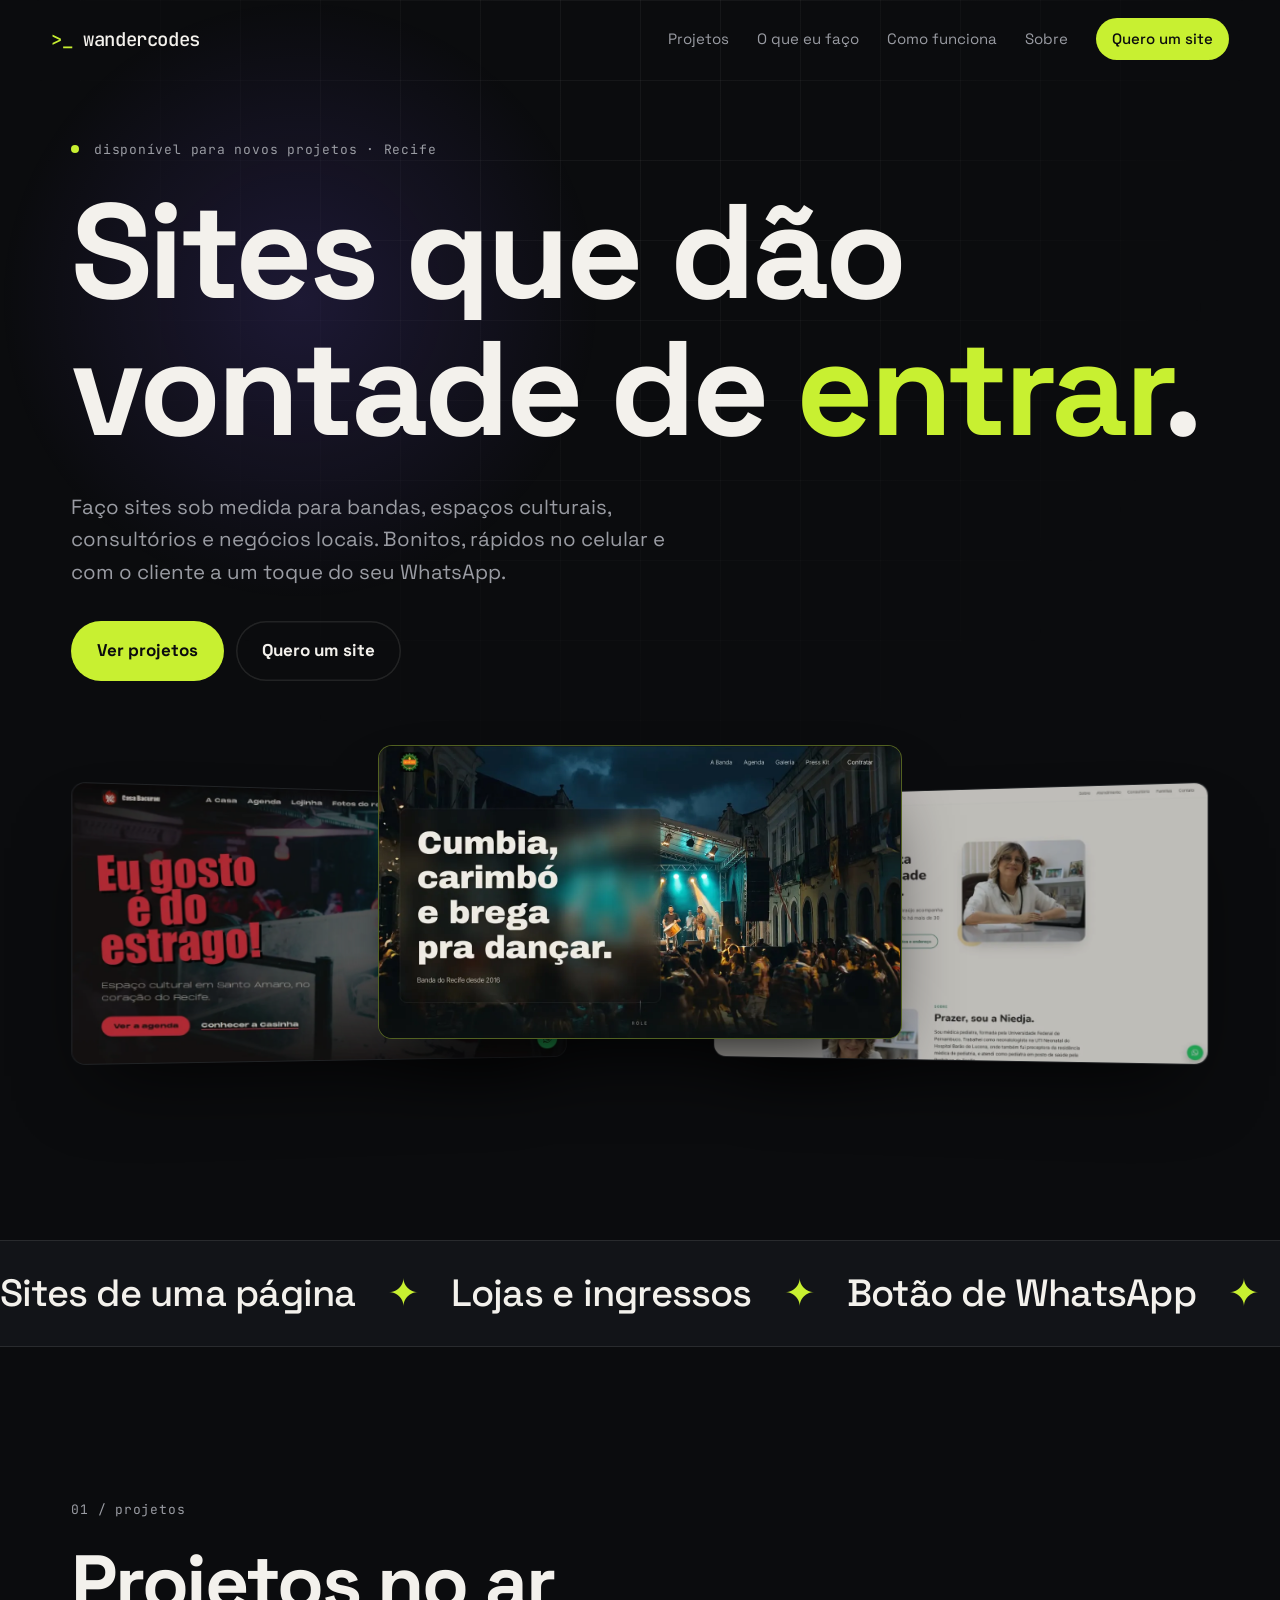
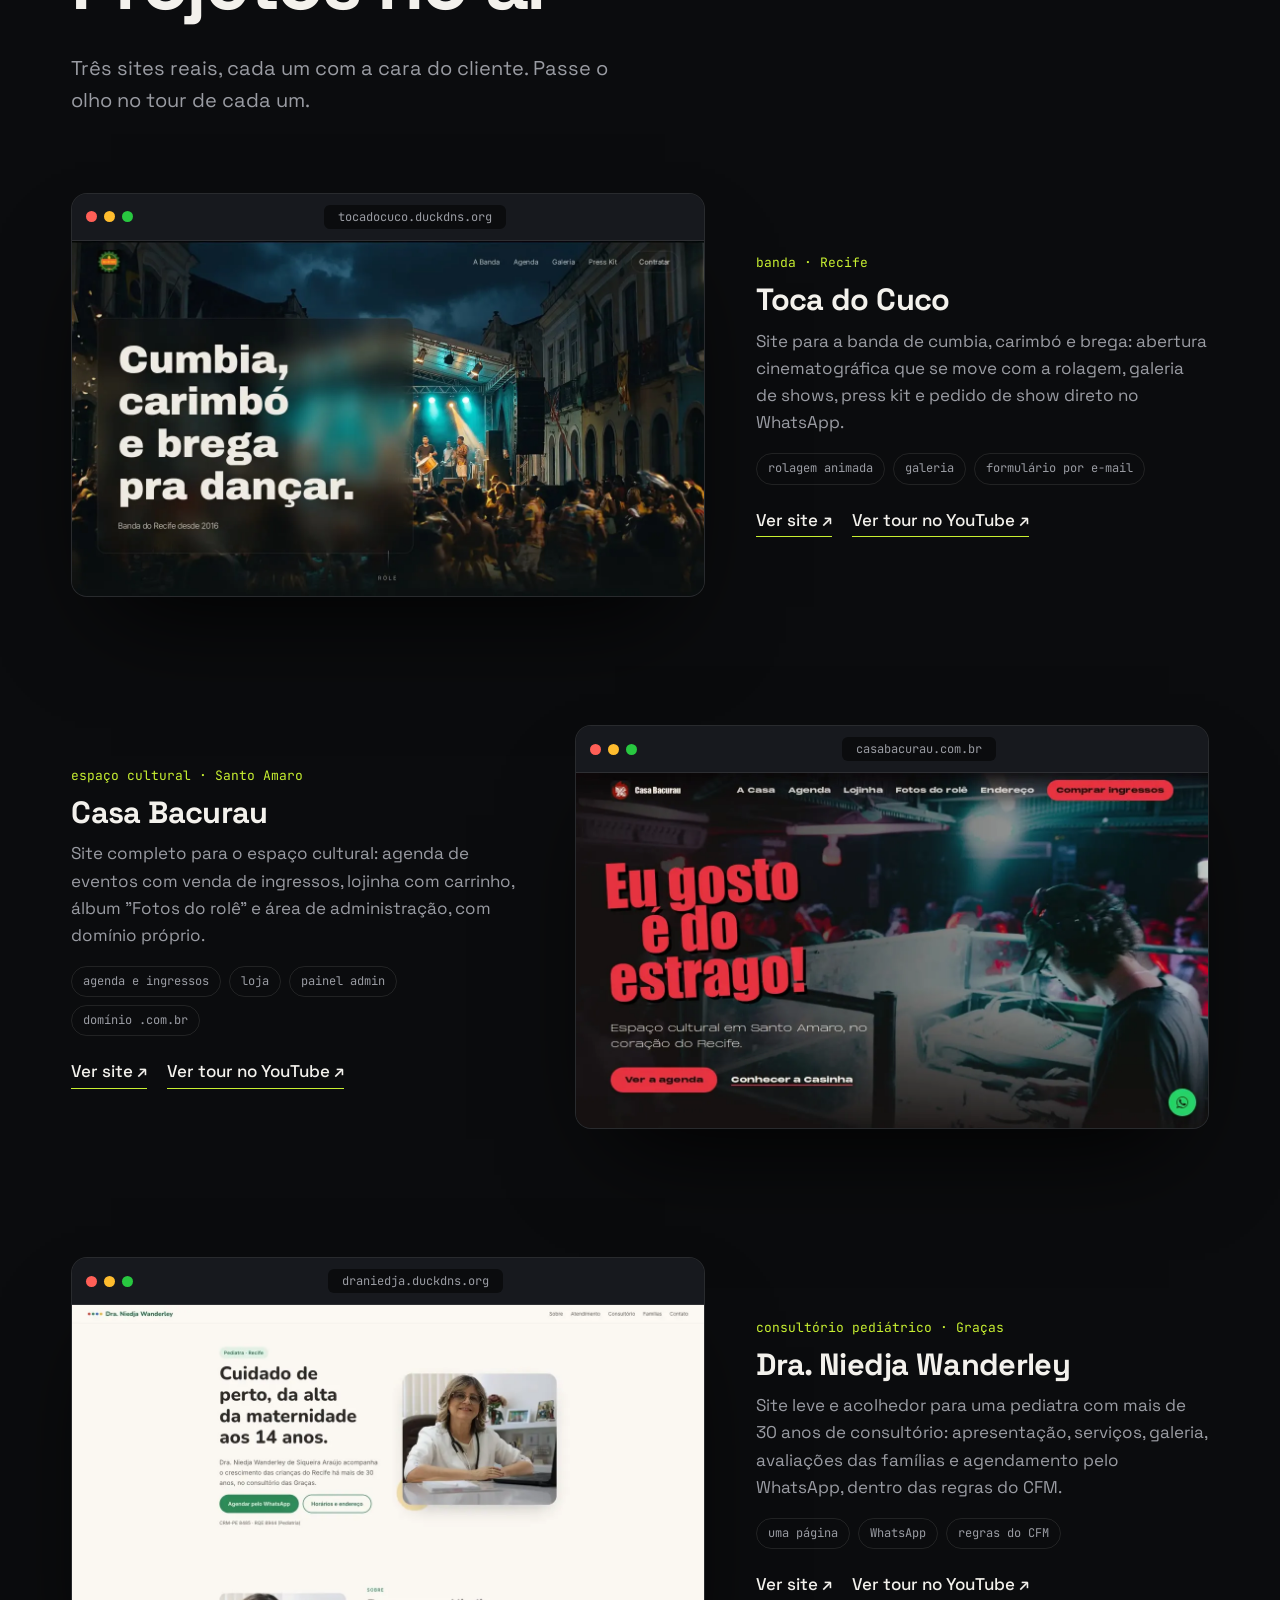
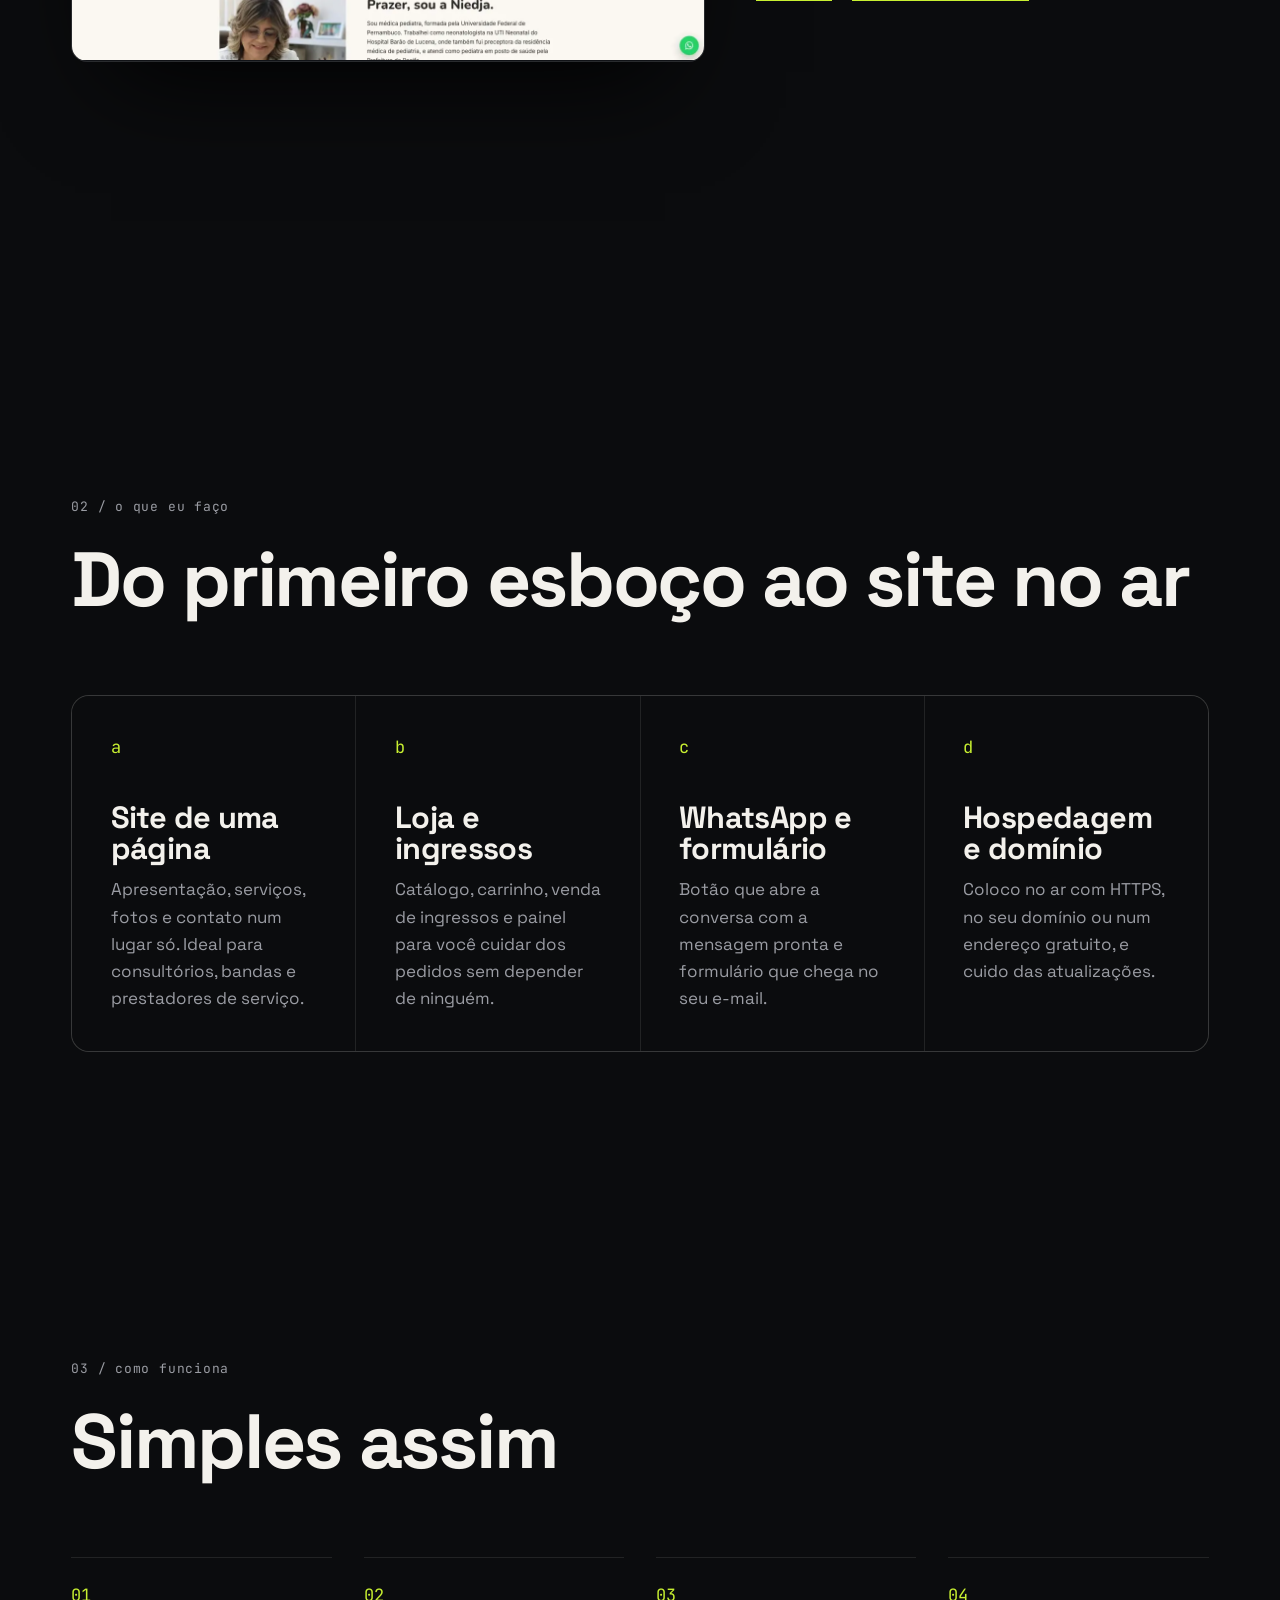
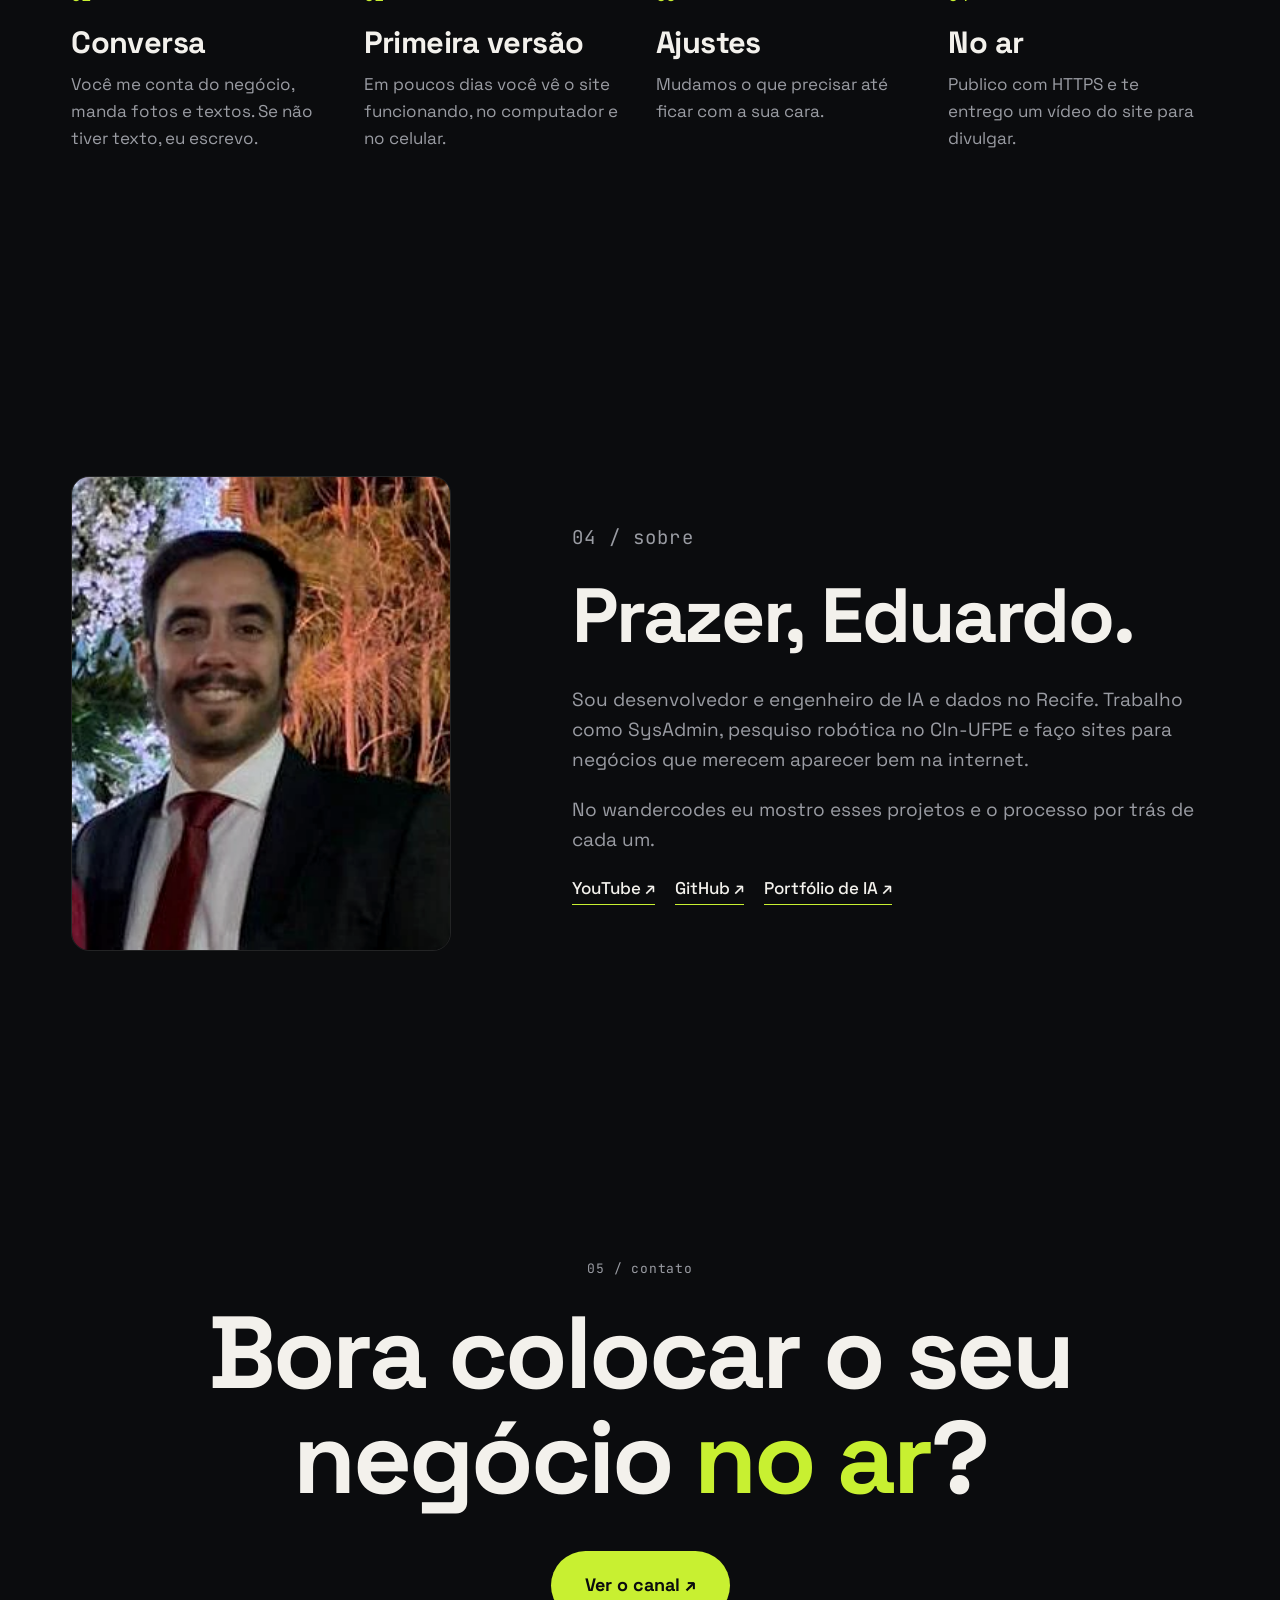
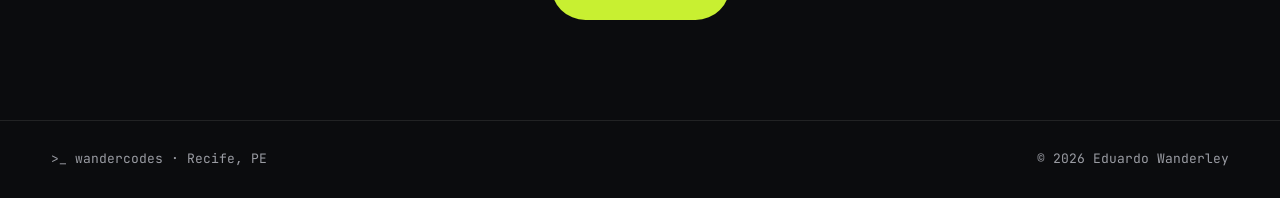
==== site/index.html @ b39c5c39 "wandercodes: primeira versão do site Co-Authored-By: Claude Opus 5.5 <noreply@anthropic.com>" ====
<!doctype html>
<html lang="pt-BR">
<head>
  <meta charset="utf-8">
  <meta name="viewport" content="width=device-width, initial-scale=1">
  <title>wandercodes · Sites que dão vontade de entrar</title>
  <meta name="description" content="Sites sob medida para bandas, espaços culturais, consultórios e negócios locais. Feitos no Recife por Eduardo Wanderley.">
  <meta property="og:title" content="wandercodes · Sites que dão vontade de entrar">
  <meta property="og:description" content="Sites sob medida para negócios locais, com WhatsApp, loja e hospedagem.">
  <meta property="og:image" content="midia/toca.webp">
  <meta name="theme-color" content="#0b0c0e">
  <link rel="preconnect" href="https://fonts.googleapis.com">
  <link rel="preconnect" href="https://fonts.gstatic.com" crossorigin>
  <link href="https://fonts.googleapis.com/css2?family=Space+Grotesk:wght@400;500;700&family=JetBrains+Mono:wght@400;500&display=swap" rel="stylesheet">
  <link rel="stylesheet" href="estilo.css">
</head>
<body>

<div class="luz-mouse" aria-hidden="true"></div>

<header class="topo">
  <a href="#inicio" class="marca"><span class="cursor">&gt;_</span> wandercodes</a>
  <nav class="menu" aria-label="Seções">
    <a href="#projetos">Projetos</a>
    <a href="#servicos">O que eu faço</a>
    <a href="#processo">Como funciona</a>
    <a href="#sobre">Sobre</a>
    <a href="#contato" class="menu-cta">Quero um site</a>
  </nav>
</header>

<main>

  <section id="inicio" class="hero">
    <p class="mono rotulo"><span class="ponto"></span> disponível para novos projetos · Recife</p>
    <h1 class="hero-titulo">
      <span class="linha"><span>Sites que dão</span></span>
      <span class="linha"><span>vontade de <em>entrar</em>.</span></span>
    </h1>
    <p class="hero-sub">Faço sites sob medida para bandas, espaços culturais, consultórios e negócios locais. Bonitos, rápidos no celular e com o cliente a um toque do seu WhatsApp.</p>
    <div class="acoes">
      <a class="botao" href="#projetos">Ver projetos</a>
      <a class="botao botao--linha" href="#contato">Quero um site</a>
    </div>

    <div class="vitrine" aria-hidden="true">
      <div class="tela tela--1"><img src="midia/bacurau.webp" alt=""></div>
      <div class="tela tela--2"><video src="midia/toca.mp4" poster="midia/toca.webp" muted loop playsinline autoplay></video></div>
      <div class="tela tela--3"><img src="midia/niedja.webp" alt=""></div>
    </div>
  </section>

  <div class="faixa" aria-hidden="true">
    <div class="faixa-trilho">
      <span>Sites de uma página</span><i>✦</i><span>Lojas e ingressos</span><i>✦</i><span>Botão de WhatsApp</span><i>✦</i><span>Hospedagem e HTTPS</span><i>✦</i><span>Feito para celular</span><i>✦</i>
      <span>Sites de uma página</span><i>✦</i><span>Lojas e ingressos</span><i>✦</i><span>Botão de WhatsApp</span><i>✦</i><span>Hospedagem e HTTPS</span><i>✦</i><span>Feito para celular</span><i>✦</i>
    </div>
  </div>

  <section id="projetos" class="secao">
    <div class="cabeca">
      <p class="mono rotulo">01 / projetos</p>
      <h2>Projetos no ar</h2>
      <p class="intro">Três sites reais, cada um com a cara do cliente. Passe o olho no tour de cada um.</p>
    </div>

    <article class="case revelar">
      <div class="case-tela">
        <div class="barra"><i></i><i></i><i></i><span>tocadocuco.duckdns.org</span></div>
        <video data-src="midia/toca.mp4" poster="midia/toca.webp" muted loop playsinline preload="none"></video>
      </div>
      <div class="case-texto">
        <p class="mono tag">banda · Recife</p>
        <h3>Toca do Cuco</h3>
        <p>Site para a banda de cumbia, carimbó e brega: abertura cinematográfica que se move com a rolagem, galeria de shows, press kit e pedido de show direto no WhatsApp.</p>
        <ul class="feitos mono"><li>rolagem animada</li><li>galeria</li><li>formulário por e-mail</li></ul>
        <div class="links">
          <a href="https://tocadocuco.duckdns.org" target="_blank" rel="noopener">Ver site ↗</a>
          <a href="https://www.youtube.com/@wandercodes" target="_blank" rel="noopener">Ver tour no YouTube ↗</a>
        </div>
      </div>
    </article>

    <article class="case case--inverso revelar">
      <div class="case-tela">
        <div class="barra"><i></i><i></i><i></i><span>casabacurau.com.br</span></div>
        <video data-src="midia/bacurau.mp4" poster="midia/bacurau.webp" muted loop playsinline preload="none"></video>
      </div>
      <div class="case-texto">
        <p class="mono tag">espaço cultural · Santo Amaro</p>
        <h3>Casa Bacurau</h3>
        <p>Site completo para o espaço cultural: agenda de eventos com venda de ingressos, lojinha com carrinho, álbum "Fotos do rolê" e área de administração, com domínio próprio.</p>
        <ul class="feitos mono"><li>agenda e ingressos</li><li>loja</li><li>painel admin</li><li>domínio .com.br</li></ul>
        <div class="links">
          <a href="https://casabacurau.com.br" target="_blank" rel="noopener">Ver site ↗</a>
          <a href="https://www.youtube.com/watch?v=d-goyrjrlYI" target="_blank" rel="noopener">Ver tour no YouTube ↗</a>
        </div>
      </div>
    </article>

    <article class="case revelar">
      <div class="case-tela">
        <div class="barra"><i></i><i></i><i></i><span>draniedja.duckdns.org</span></div>
        <video data-src="midia/niedja.mp4" poster="midia/niedja.webp" muted loop playsinline preload="none"></video>
      </div>
      <div class="case-texto">
        <p class="mono tag">consultório pediátrico · Graças</p>
        <h3>Dra. Niedja Wanderley</h3>
        <p>Site leve e acolhedor para uma pediatra com mais de 30 anos de consultório: apresentação, serviços, galeria, avaliações das famílias e agendamento pelo WhatsApp, dentro das regras do CFM.</p>
        <ul class="feitos mono"><li>uma página</li><li>WhatsApp</li><li>regras do CFM</li></ul>
        <div class="links">
          <a href="https://draniedja.duckdns.org" target="_blank" rel="noopener">Ver site ↗</a>
          <a href="https://www.youtube.com/@wandercodes" target="_blank" rel="noopener">Ver tour no YouTube ↗</a>
        </div>
      </div>
    </article>
  </section>

  <section id="servicos" class="secao">
    <div class="cabeca">
      <p class="mono rotulo">02 / o que eu faço</p>
      <h2>Do primeiro esboço ao site no ar</h2>
    </div>
    <div class="grade">
      <article class="bloco revelar"><span class="mono num">a</span><h3>Site de uma página</h3><p>Apresentação, serviços, fotos e contato num lugar só. Ideal para consultórios, bandas e prestadores de serviço.</p></article>
      <article class="bloco revelar"><span class="mono num">b</span><h3>Loja e ingressos</h3><p>Catálogo, carrinho, venda de ingressos e painel para você cuidar dos pedidos sem depender de ninguém.</p></article>
      <article class="bloco revelar"><span class="mono num">c</span><h3>WhatsApp e formulário</h3><p>Botão que abre a conversa com a mensagem pronta e formulário que chega no seu e-mail.</p></article>
      <article class="bloco revelar"><span class="mono num">d</span><h3>Hospedagem e domínio</h3><p>Coloco no ar com HTTPS, no seu domínio ou num endereço gratuito, e cuido das atualizações.</p></article>
    </div>
  </section>

  <section id="processo" class="secao">
    <div class="cabeca">
      <p class="mono rotulo">03 / como funciona</p>
      <h2>Simples assim</h2>
    </div>
    <ol class="passos">
      <li class="revelar"><span class="mono">01</span><h3>Conversa</h3><p>Você me conta do negócio, manda fotos e textos. Se não tiver texto, eu escrevo.</p></li>
      <li class="revelar"><span class="mono">02</span><h3>Primeira versão</h3><p>Em poucos dias você vê o site funcionando, no computador e no celular.</p></li>
      <li class="revelar"><span class="mono">03</span><h3>Ajustes</h3><p>Mudamos o que precisar até ficar com a sua cara.</p></li>
      <li class="revelar"><span class="mono">04</span><h3>No ar</h3><p>Publico com HTTPS e te entrego um vídeo do site para divulgar.</p></li>
    </ol>
  </section>

  <section id="sobre" class="secao sobre">
    <div class="sobre-foto revelar"><img src="midia/eduardo.webp" alt="Eduardo Wanderley" width="258" height="322" loading="lazy"></div>
    <div class="revelar">
      <p class="mono rotulo">04 / sobre</p>
      <h2>Prazer, Eduardo.</h2>
      <p>Sou desenvolvedor e engenheiro de IA e dados no Recife. Trabalho como SysAdmin, pesquiso robótica no CIn-UFPE e faço sites para negócios que merecem aparecer bem na internet.</p>
      <p>No wandercodes eu mostro esses projetos e o processo por trás de cada um.</p>
      <div class="links">
        <a href="https://www.youtube.com/@wandercodes" target="_blank" rel="noopener">YouTube ↗</a>
        <a href="https://github.com/eduardowanderleyde" target="_blank" rel="noopener">GitHub ↗</a>
        <a href="https://eduardowanderleyde.github.io/portfolio/" target="_blank" rel="noopener">Portfólio de IA ↗</a>
      </div>
    </div>
  </section>

  <section id="contato" class="secao contato">
    <p class="mono rotulo">05 / contato</p>
    <h2 class="contato-titulo">Bora colocar o seu<br>negócio <em>no ar</em>?</h2>
    <div class="acoes">
      <a class="botao botao--grande whats-link" href="#" target="_blank" rel="noopener" hidden>Chamar no WhatsApp</a>
      <a class="botao botao--linha botao--grande email-link" href="#" hidden>Mandar e-mail</a>
      <a class="botao botao--grande" href="https://www.youtube.com/@wandercodes" target="_blank" rel="noopener">Ver o canal ↗</a>
    </div>
  </section>

</main>

<footer class="rodape mono">
  <span>&gt;_ wandercodes · Recife, PE</span>
  <span>© <span data-ano></span> Eduardo Wanderley</span>
</footer>

<script src="config.js"></script>
<script src="app.js"></script>
</body>
</html>
---- site/estilo.css ----
:root {
  --fundo: #0b0c0e;
  --fundo-2: #121418;
  --texto: #f3f1ec;
  --suave: #9a9ca3;
  --acento: #c8f031;
  --acento-2: #7c5cff;
  --linha: rgb(243 241 236 / .1);
  --largura: 1240px;
  --gutter: clamp(18px, 4vw, 56px);
  --ease: cubic-bezier(.2, .7, .1, 1);
}
*, *::before, *::after { box-sizing: border-box; }
html { scroll-behavior: smooth; scroll-padding-top: 80px; }
body { margin: 0; background: var(--fundo); color: var(--texto); font: 400 17px/1.6 "Space Grotesk", system-ui, sans-serif; -webkit-font-smoothing: antialiased; overflow-x: clip; }
img, video { display: block; max-width: 100%; }
a { color: inherit; }
h1, h2, h3 { margin: 0 0 .4em; font-weight: 700; line-height: 1.02; letter-spacing: -.03em; }
h2 { font-size: clamp(40px, 6vw, 84px); }
h3 { font-size: clamp(24px, 2.4vw, 34px); letter-spacing: -.02em; }
p { margin: 0 0 1em; color: var(--suave); }
em { font-style: normal; color: var(--acento); }
.mono { font-family: "JetBrains Mono", ui-monospace, monospace; }
.rotulo { font-size: 13px; letter-spacing: .06em; color: var(--suave); margin-bottom: 22px; }

/* Grão e luz do mouse */
body::before { content: ""; position: fixed; inset: 0; z-index: 0; pointer-events: none; background-image: linear-gradient(var(--linha) 1px, transparent 1px), linear-gradient(90deg, var(--linha) 1px, transparent 1px); background-size: 80px 80px; mask-image: radial-gradient(ellipse at 50% 0%, #000 10%, transparent 70%); opacity: .5; }
.luz-mouse { position: fixed; top: 0; left: 0; width: 600px; height: 600px; border-radius: 50%; pointer-events: none; z-index: 0; background: radial-gradient(closest-side, rgb(124 92 255 / .16), transparent); transition: transform .25s linear; }
main, .topo, .rodape { position: relative; z-index: 1; }

/* Topo */
.topo { position: fixed; inset: 0 0 auto; z-index: 30; display: flex; align-items: center; justify-content: space-between; padding: 18px var(--gutter); transition: background .3s, backdrop-filter .3s; }
.topo.rolou { background: rgb(11 12 14 / .7); backdrop-filter: blur(14px); -webkit-backdrop-filter: blur(14px); border-bottom: 1px solid var(--linha); }
.marca { font: 500 19px "JetBrains Mono", monospace; text-decoration: none; letter-spacing: -.02em; }
.cursor { color: var(--acento); animation: pisca 1.1s steps(1) infinite; }
@keyframes pisca { 50% { opacity: .2; } }
.menu { display: flex; gap: 28px; align-items: center; font-size: 15px; }
.menu a { text-decoration: none; color: var(--suave); transition: color .2s; }
.menu a:hover { color: var(--texto); }
.menu-cta { color: var(--fundo) !important; background: var(--acento); padding: 9px 16px; border-radius: 999px; font-weight: 500; }
@media (max-width: 860px) { .menu a:not(.menu-cta) { display: none; } }

/* Hero */
.hero { min-height: 100svh; max-width: var(--largura); margin: 0 auto; padding: 140px var(--gutter) 60px; display: grid; align-content: center; }
.ponto { display: inline-block; width: 8px; height: 8px; border-radius: 50%; background: var(--acento); margin-right: 6px; box-shadow: 0 0 0 0 rgb(200 240 49 / .6); animation: pulso 2s infinite; vertical-align: 1px; }
@keyframes pulso { 70% { box-shadow: 0 0 0 10px rgb(200 240 49 / 0); } 100% { box-shadow: 0 0 0 0 rgb(200 240 49 / 0); } }
.hero-titulo { font-size: clamp(52px, 10.5vw, 156px); margin-bottom: .25em; }
.linha { display: block; overflow: hidden; }
.linha > span { display: inline-block; animation: sobe 1.1s var(--ease) both; }
.linha:nth-child(2) > span { animation-delay: .12s; }
@keyframes sobe { from { transform: translateY(105%); } }
.hero-sub { font-size: clamp(18px, 1.6vw, 22px); max-width: 620px; animation: aparece 1s .4s var(--ease) both; }
@keyframes aparece { from { opacity: 0; transform: translateY(20px); } }
.acoes { display: flex; flex-wrap: wrap; gap: 12px; margin-top: 12px; }
.botao { display: inline-flex; align-items: center; justify-content: center; padding: 16px 26px; border-radius: 999px; background: var(--acento); color: var(--fundo); font-weight: 700; text-decoration: none; transition: transform .3s var(--ease), box-shadow .3s; }
.botao:hover { transform: translateY(-2px); box-shadow: 0 12px 30px -10px rgb(200 240 49 / .5); }
.botao--linha { background: transparent; color: var(--texto); box-shadow: inset 0 0 0 1.5px var(--linha); }
.botao--linha:hover { box-shadow: inset 0 0 0 1.5px var(--texto); }
.botao--grande { padding: 20px 34px; font-size: 18px; }
.botao[hidden] { display: none; }

/* Vitrine com 3 telas */
.vitrine { --rx: 0deg; --ry: 0deg; position: relative; height: clamp(220px, 34vw, 440px); margin-top: 64px; perspective: 1400px; animation: aparece 1.2s .6s var(--ease) both; }
.tela { position: absolute; top: 0; width: 46%; aspect-ratio: 16 / 9; border-radius: 14px; overflow: hidden; border: 1px solid var(--linha); box-shadow: 0 40px 80px -30px #000; background: var(--fundo-2); transition: transform .6s var(--ease); }
.tela img, .tela video { width: 100%; height: 100%; object-fit: cover; }
.tela--1 { left: 0; transform: rotateX(var(--rx)) rotateY(calc(var(--ry) + 14deg)) translateZ(-120px) translateY(30px); opacity: .75; }
.tela--3 { right: 0; transform: rotateX(var(--rx)) rotateY(calc(var(--ry) - 14deg)) translateZ(-120px) translateY(30px); opacity: .75; }
.tela--2 { left: 27%; z-index: 2; transform: rotateX(var(--rx)) rotateY(var(--ry)); border-color: rgb(200 240 49 / .35); }
@media (max-width: 700px) { .tela { width: 70%; } .tela--2 { left: 15%; } .tela--1 { left: -10%; } .tela--3 { right: -10%; } }

/* Faixa */
.faixa { border-block: 1px solid var(--linha); overflow: hidden; padding: 22px 0; background: var(--fundo-2); }
.faixa-trilho { display: flex; gap: 32px; width: max-content; animation: corre 32s linear infinite; font-size: clamp(22px, 3vw, 38px); font-weight: 500; letter-spacing: -.02em; white-space: nowrap; }
.faixa i { color: var(--acento); font-style: normal; }
@keyframes corre { to { transform: translateX(-50%); } }

/* Seções */
.secao { max-width: var(--largura); margin: 0 auto; padding: clamp(80px, 12vw, 160px) var(--gutter); }
.cabeca { margin-bottom: clamp(40px, 6vw, 80px); }
.intro { font-size: 20px; max-width: 560px; }

/* Cases */
.case { display: grid; grid-template-columns: 1.4fr 1fr; gap: clamp(28px, 4vw, 64px); align-items: center; margin-bottom: clamp(80px, 10vw, 140px); }
.case--inverso { grid-template-columns: 1fr 1.4fr; }
.case--inverso .case-tela { order: 2; }
.case-tela { border-radius: 16px; overflow: hidden; border: 1px solid var(--linha); background: var(--fundo-2); box-shadow: 0 50px 100px -40px #000; transition: transform .6s var(--ease), border-color .4s; }
.case:hover .case-tela { transform: translateY(-6px); border-color: rgb(200 240 49 / .4); }
.barra { display: flex; align-items: center; gap: 7px; padding: 11px 14px; border-bottom: 1px solid var(--linha); background: #17191e; }
.barra i { width: 11px; height: 11px; border-radius: 50%; background: #ff5f57; }
.barra i:nth-child(2) { background: #febc2e; }
.barra i:nth-child(3) { background: #28c840; }
.barra span { margin: 0 auto; font: 12px "JetBrains Mono", monospace; color: var(--suave); background: var(--fundo); padding: 4px 14px; border-radius: 6px; }
.case-tela video { width: 100%; aspect-ratio: 16 / 9; object-fit: cover; background: var(--fundo-2); }
.tag { font-size: 13px; color: var(--acento); margin-bottom: 10px; }
.feitos { list-style: none; padding: 0; margin: 0 0 22px; display: flex; flex-wrap: wrap; gap: 8px; font-size: 12px; }
.feitos li { border: 1px solid var(--linha); border-radius: 999px; padding: 5px 11px; color: var(--suave); }
.links { display: flex; flex-wrap: wrap; gap: 20px; }
.links a { font-weight: 500; text-decoration: none; border-bottom: 1.5px solid var(--acento); padding-bottom: 2px; transition: color .2s; }
.links a:hover { color: var(--acento); }
@media (max-width: 900px) { .case, .case--inverso { grid-template-columns: 1fr; } .case--inverso .case-tela { order: 0; } }

/* Serviços */
.grade { display: grid; grid-template-columns: repeat(auto-fit, minmax(250px, 1fr)); gap: 1px; background: var(--linha); border: 1px solid var(--linha); border-radius: 18px; overflow: hidden; }
.bloco { background: var(--fundo); padding: clamp(26px, 3vw, 40px); transition: background .4s; }
.bloco:hover { background: var(--fundo-2); }
.bloco .num { display: block; color: var(--acento); margin-bottom: 40px; }
.bloco p { margin: 0; }

/* Processo */
.passos { list-style: none; padding: 0; margin: 0; display: grid; grid-template-columns: repeat(auto-fit, minmax(220px, 1fr)); gap: 32px; counter-reset: p; }
.passos li { border-top: 1.5px solid var(--linha); padding-top: 24px; transition: border-color .4s; }
.passos li:hover { border-color: var(--acento); }
.passos li > span { color: var(--acento); display: block; margin-bottom: 18px; }

/* Sobre */
.sobre { display: grid; grid-template-columns: .8fr 1.2fr; gap: clamp(32px, 6vw, 90px); align-items: center; }
.sobre-foto { max-width: 380px; }
.sobre-foto img { border-radius: 18px; width: 100%; height: auto; aspect-ratio: 4 / 5; object-fit: cover; filter: grayscale(.2) contrast(1.05); border: 1px solid var(--linha); }
.sobre p { font-size: 19px; }
@media (max-width: 860px) { .sobre { grid-template-columns: 1fr; } .sobre-foto { max-width: 360px; } }

/* Contato */
.contato { text-align: center; padding-bottom: 100px; }
.contato .acoes { justify-content: center; margin-top: 40px; }
.contato-titulo { font-size: clamp(44px, 8vw, 120px); }

.rodape { display: flex; flex-wrap: wrap; justify-content: space-between; gap: 12px; padding: 28px var(--gutter); border-top: 1px solid var(--linha); font-size: 13px; color: var(--suave); }

/* Revelar */
.revelar { opacity: 0; transform: translateY(50px); transition: opacity 1s var(--ease), transform 1.1s var(--ease); }
.revelar.visto { opacity: 1; transform: none; }

@media (prefers-reduced-motion: reduce) {
  *, *::before, *::after { animation: none !important; transition: none !important; }
  .revelar { opacity: 1; transform: none; }
}
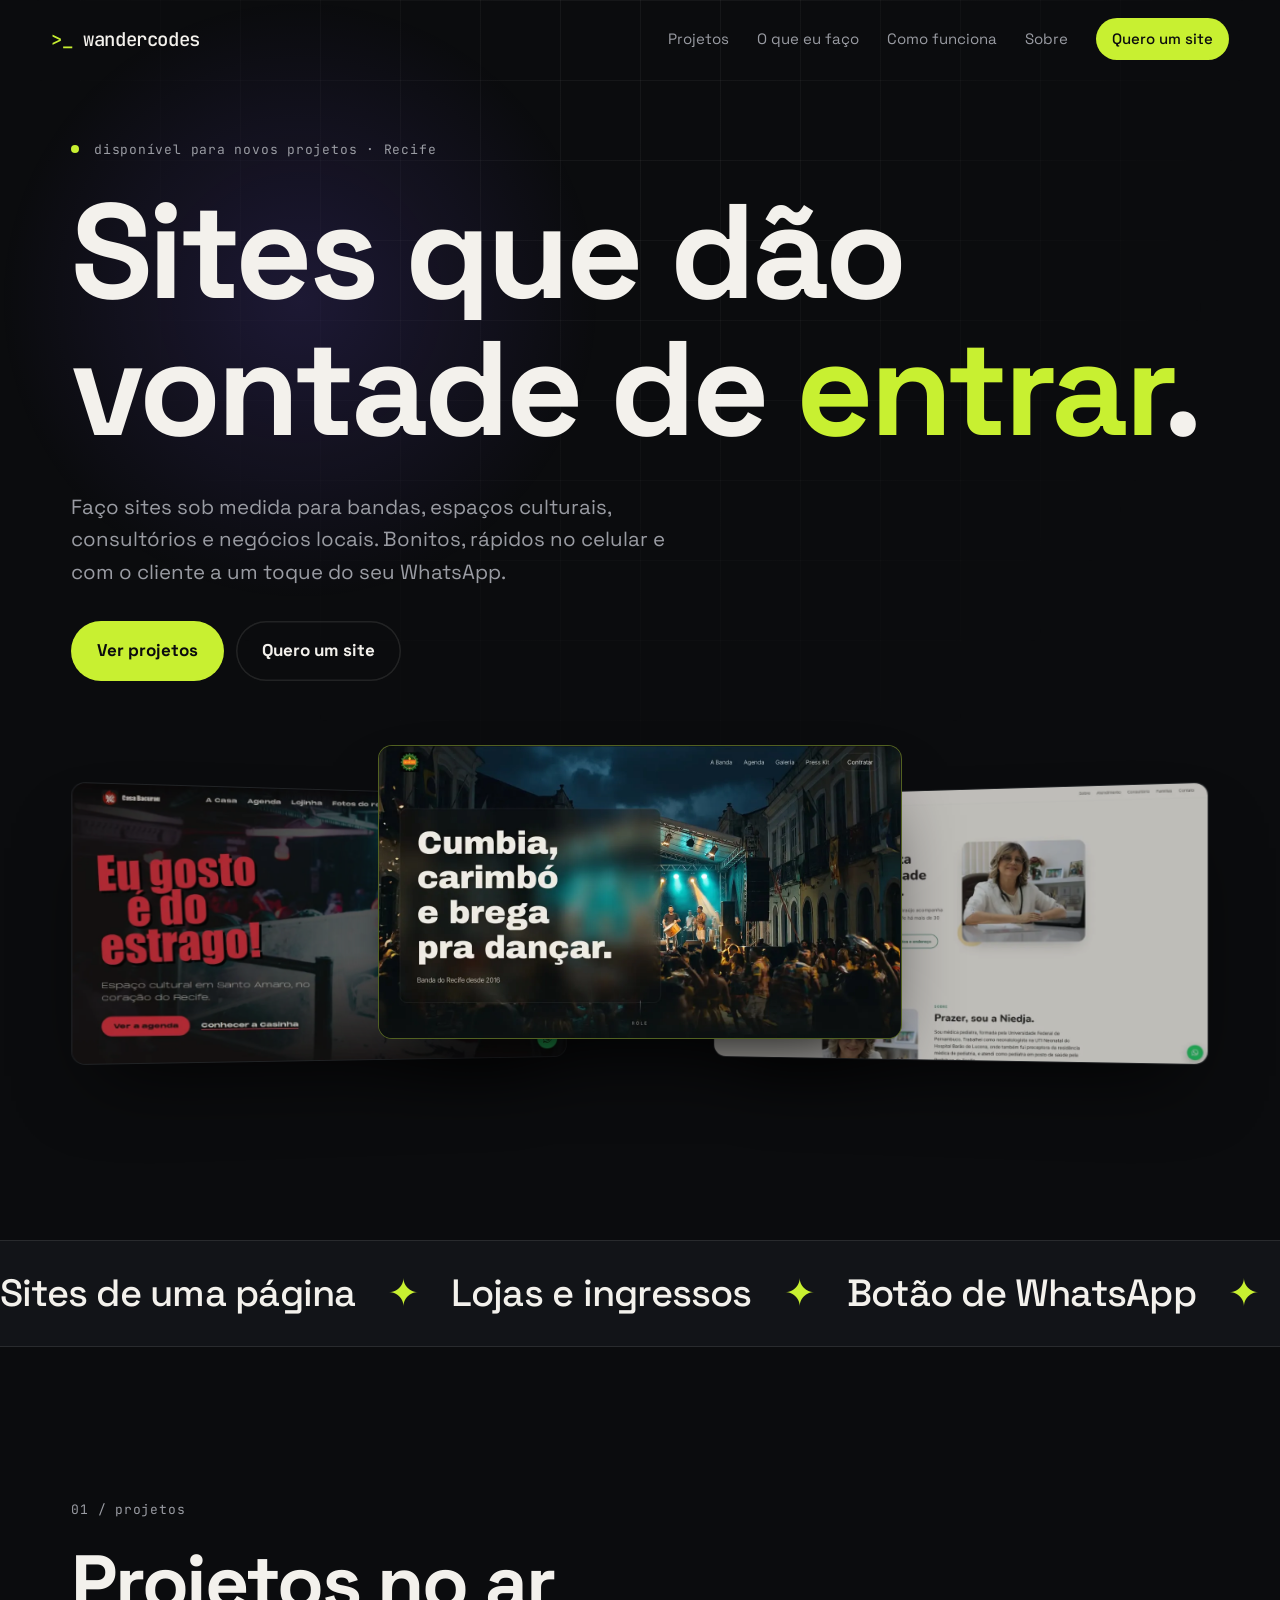
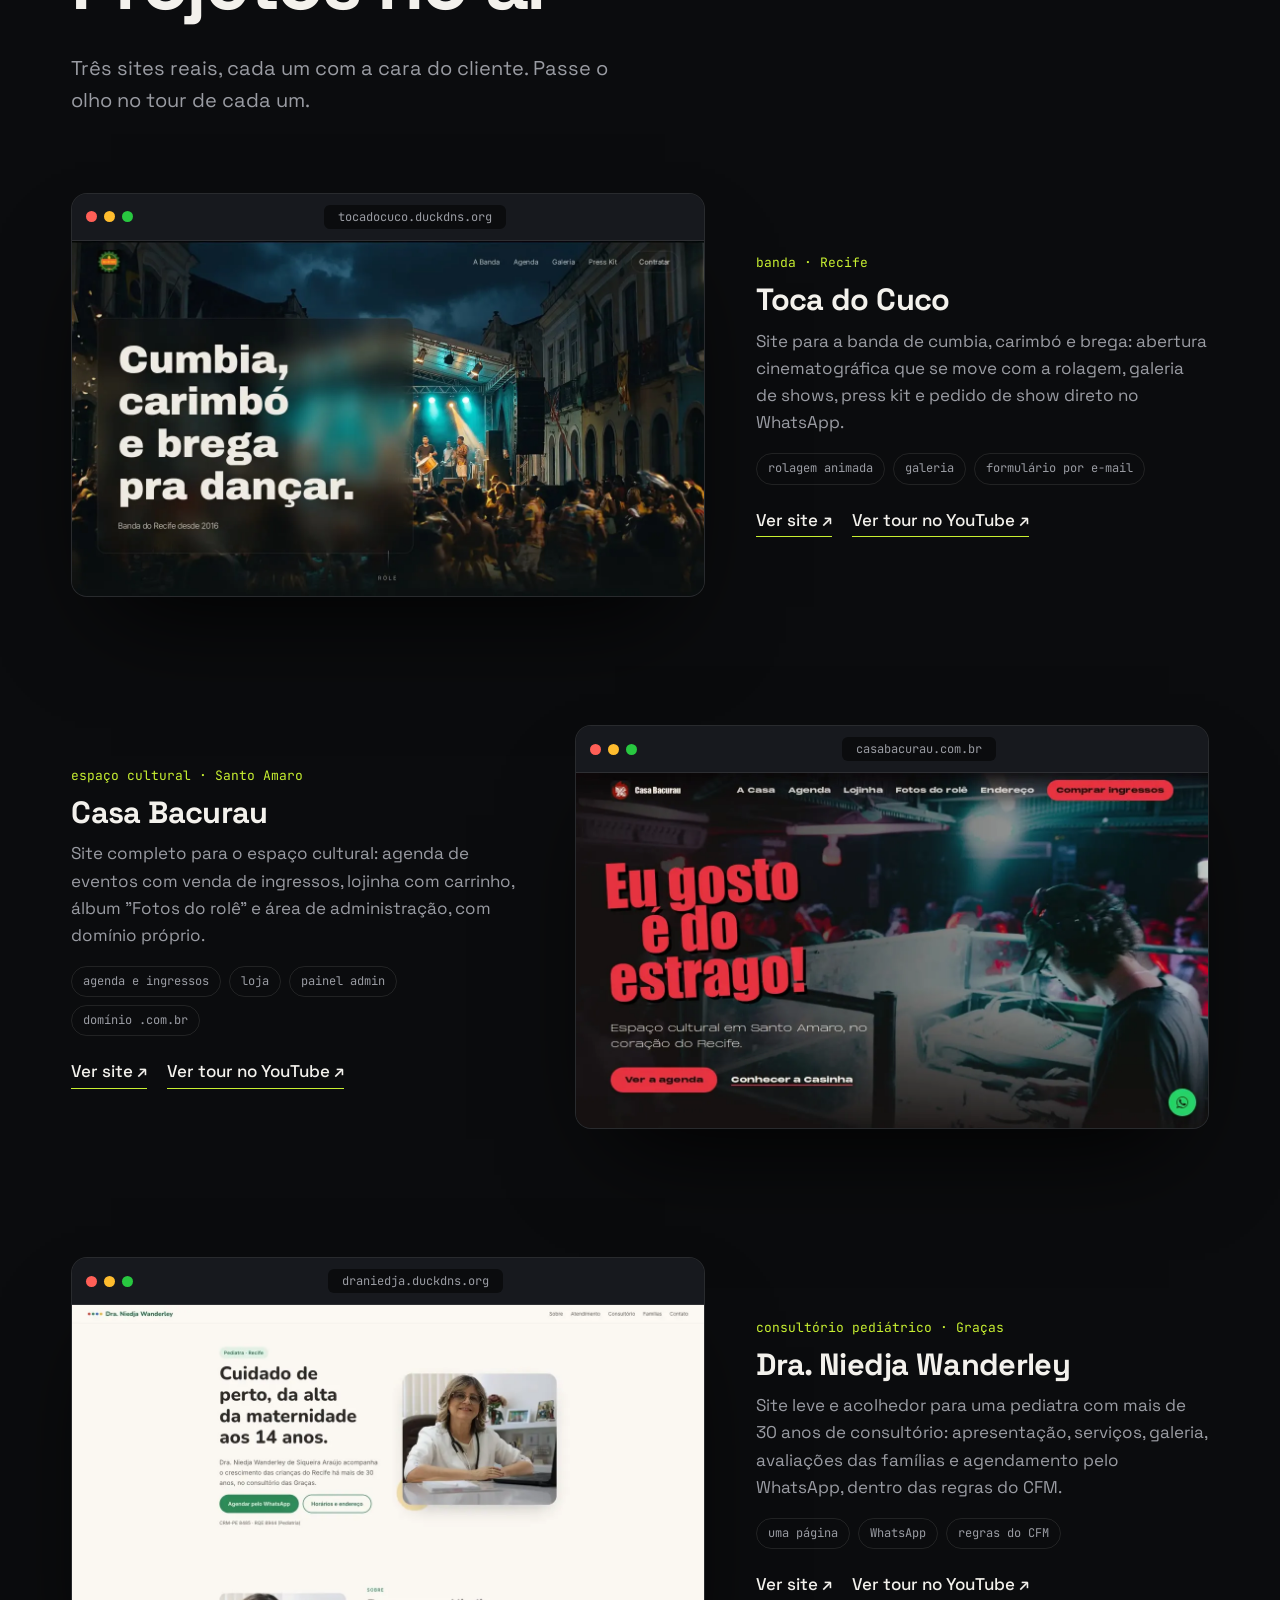
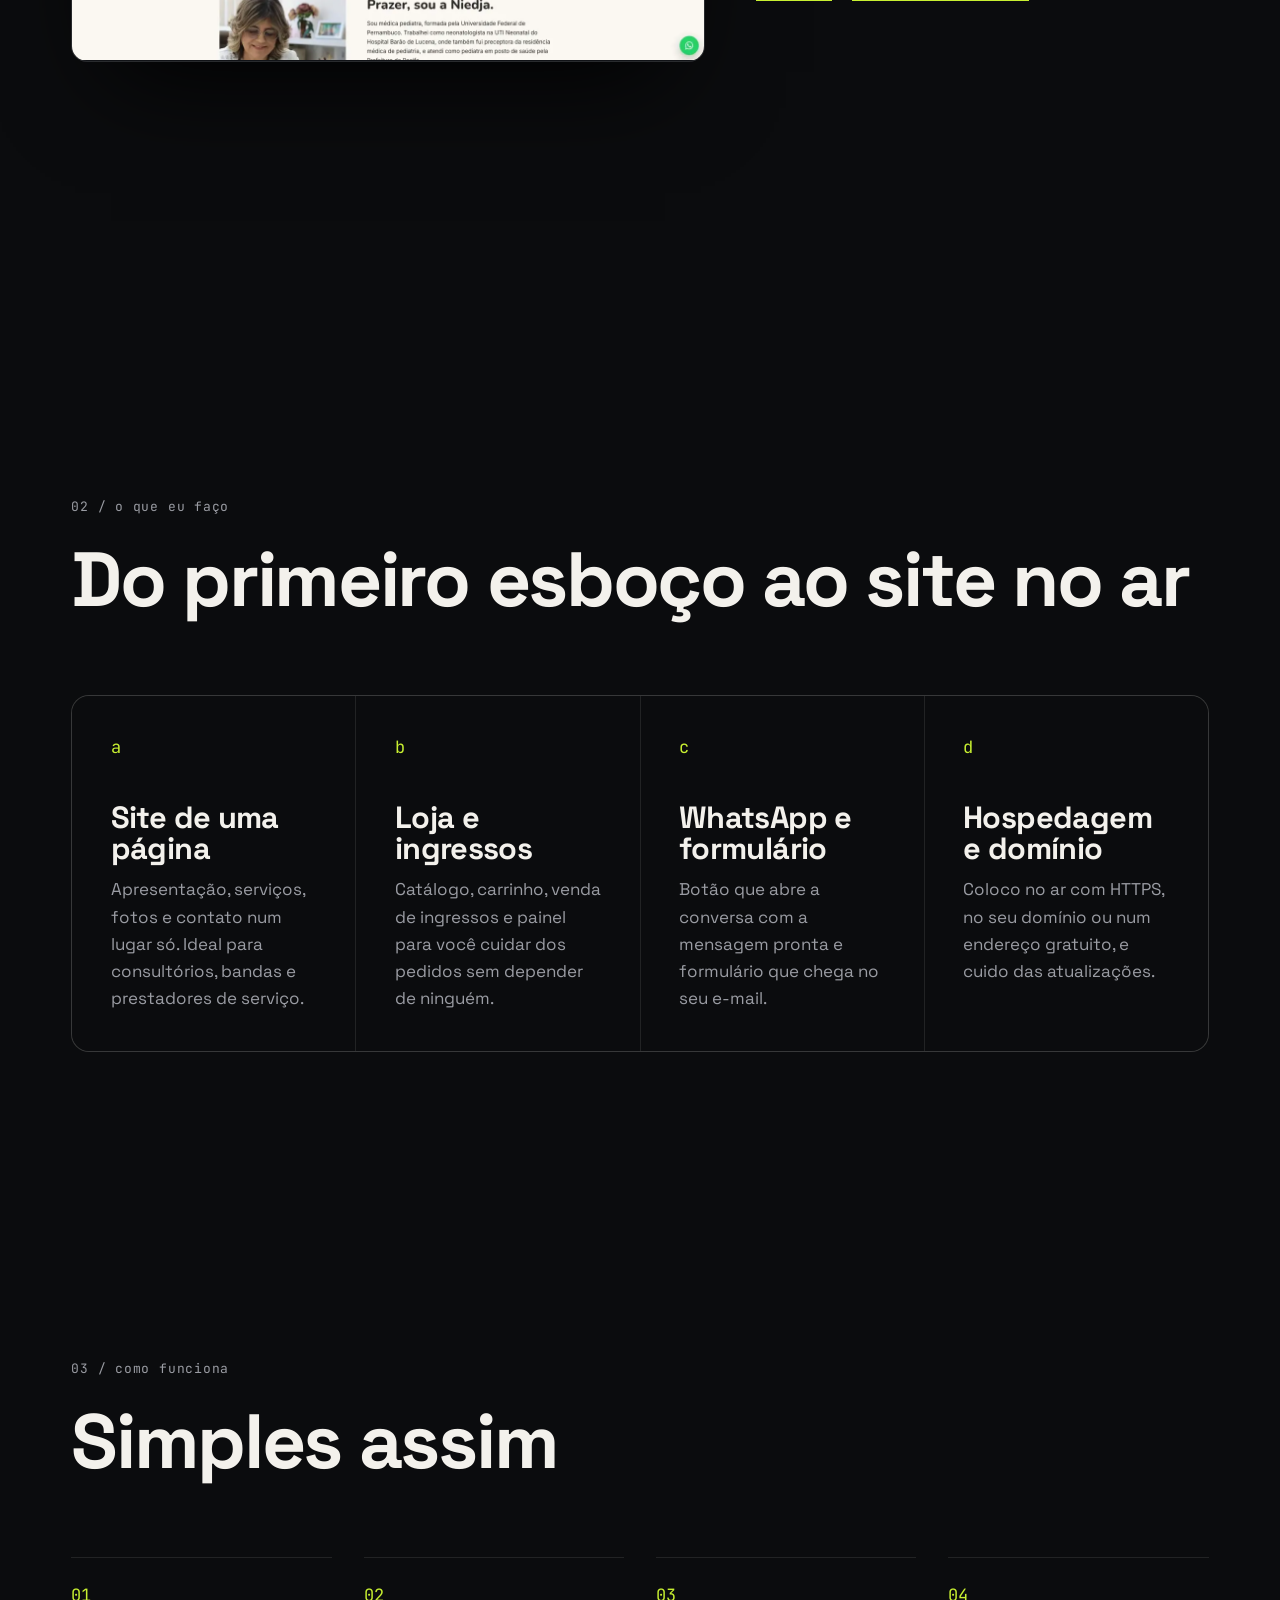
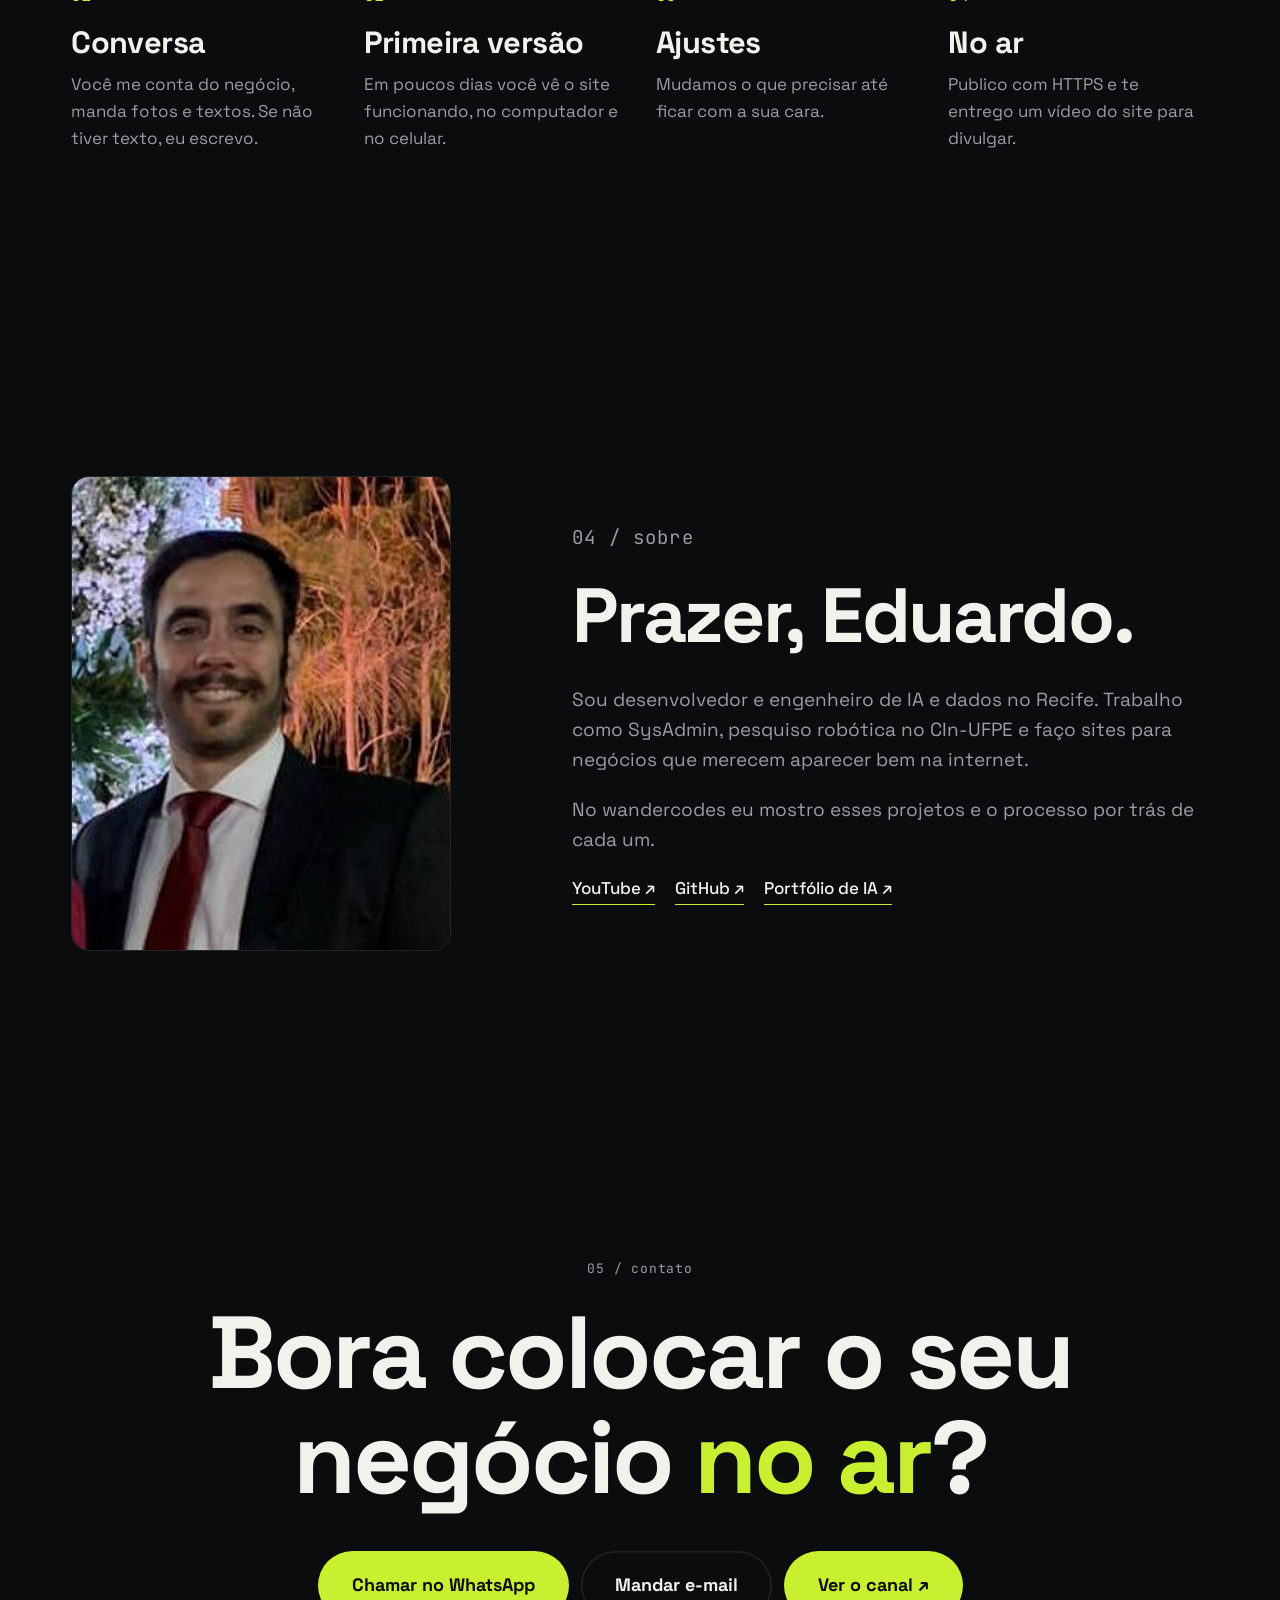
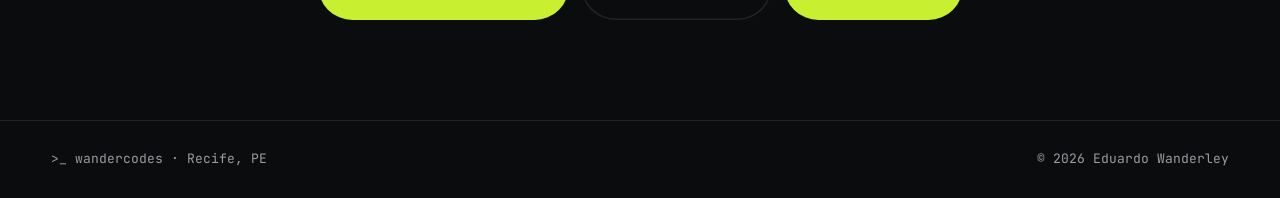
==== commit b29e62d0: "Link do tour da Toca do Cuco no YouTube Co-Authored-By: Claude Opus 5.5 <noreply@anthropic.com>" ====
--- a/site/index.html
+++ b/site/index.html
@@ -76,7 +76,7 @@
         <ul class="feitos mono"><li>rolagem animada</li><li>galeria</li><li>formulário por e-mail</li></ul>
         <div class="links">
           <a href="https://tocadocuco.duckdns.org" target="_blank" rel="noopener">Ver site ↗</a>
-          <a href="https://www.youtube.com/@wandercodes" target="_blank" rel="noopener">Ver tour no YouTube ↗</a>
+          <a href="https://www.youtube.com/watch?v=PF5lrPWg60A" target="_blank" rel="noopener">Ver tour no YouTube ↗</a>
         </div>
       </div>
     </article>
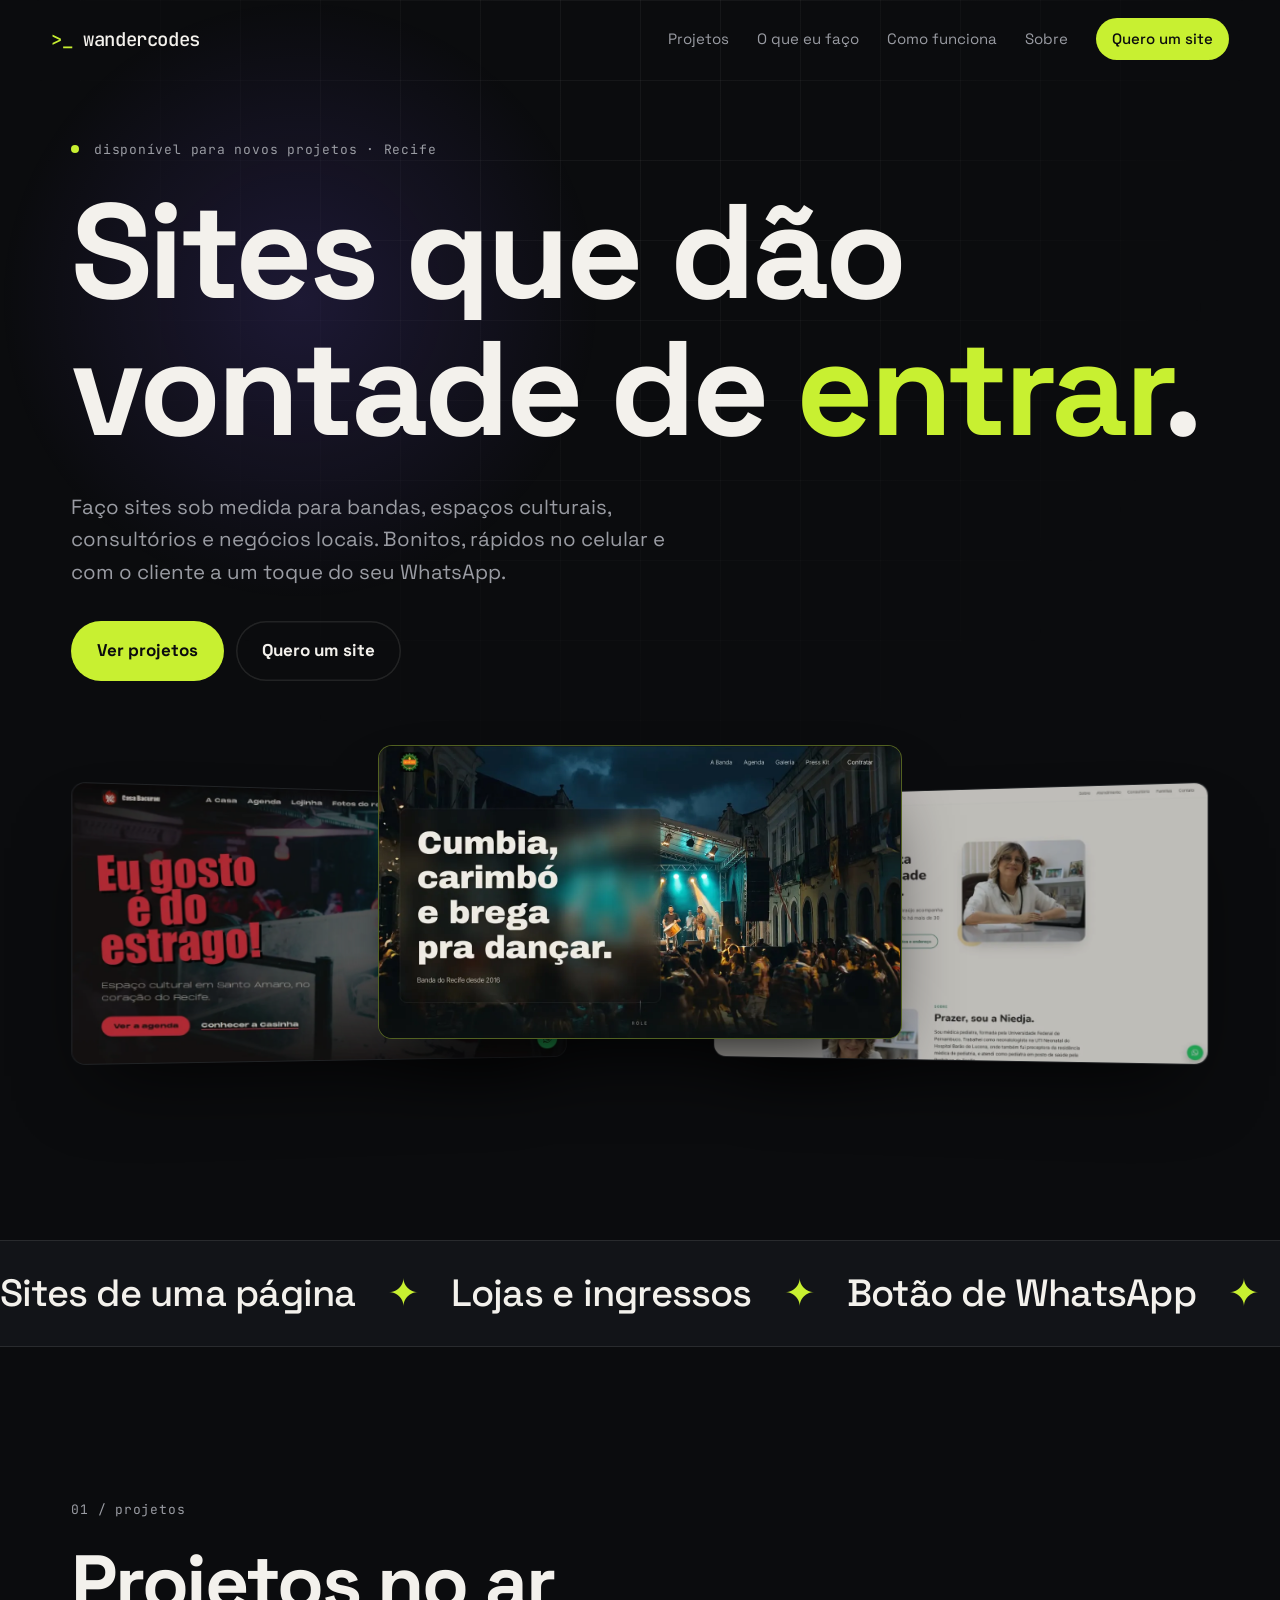
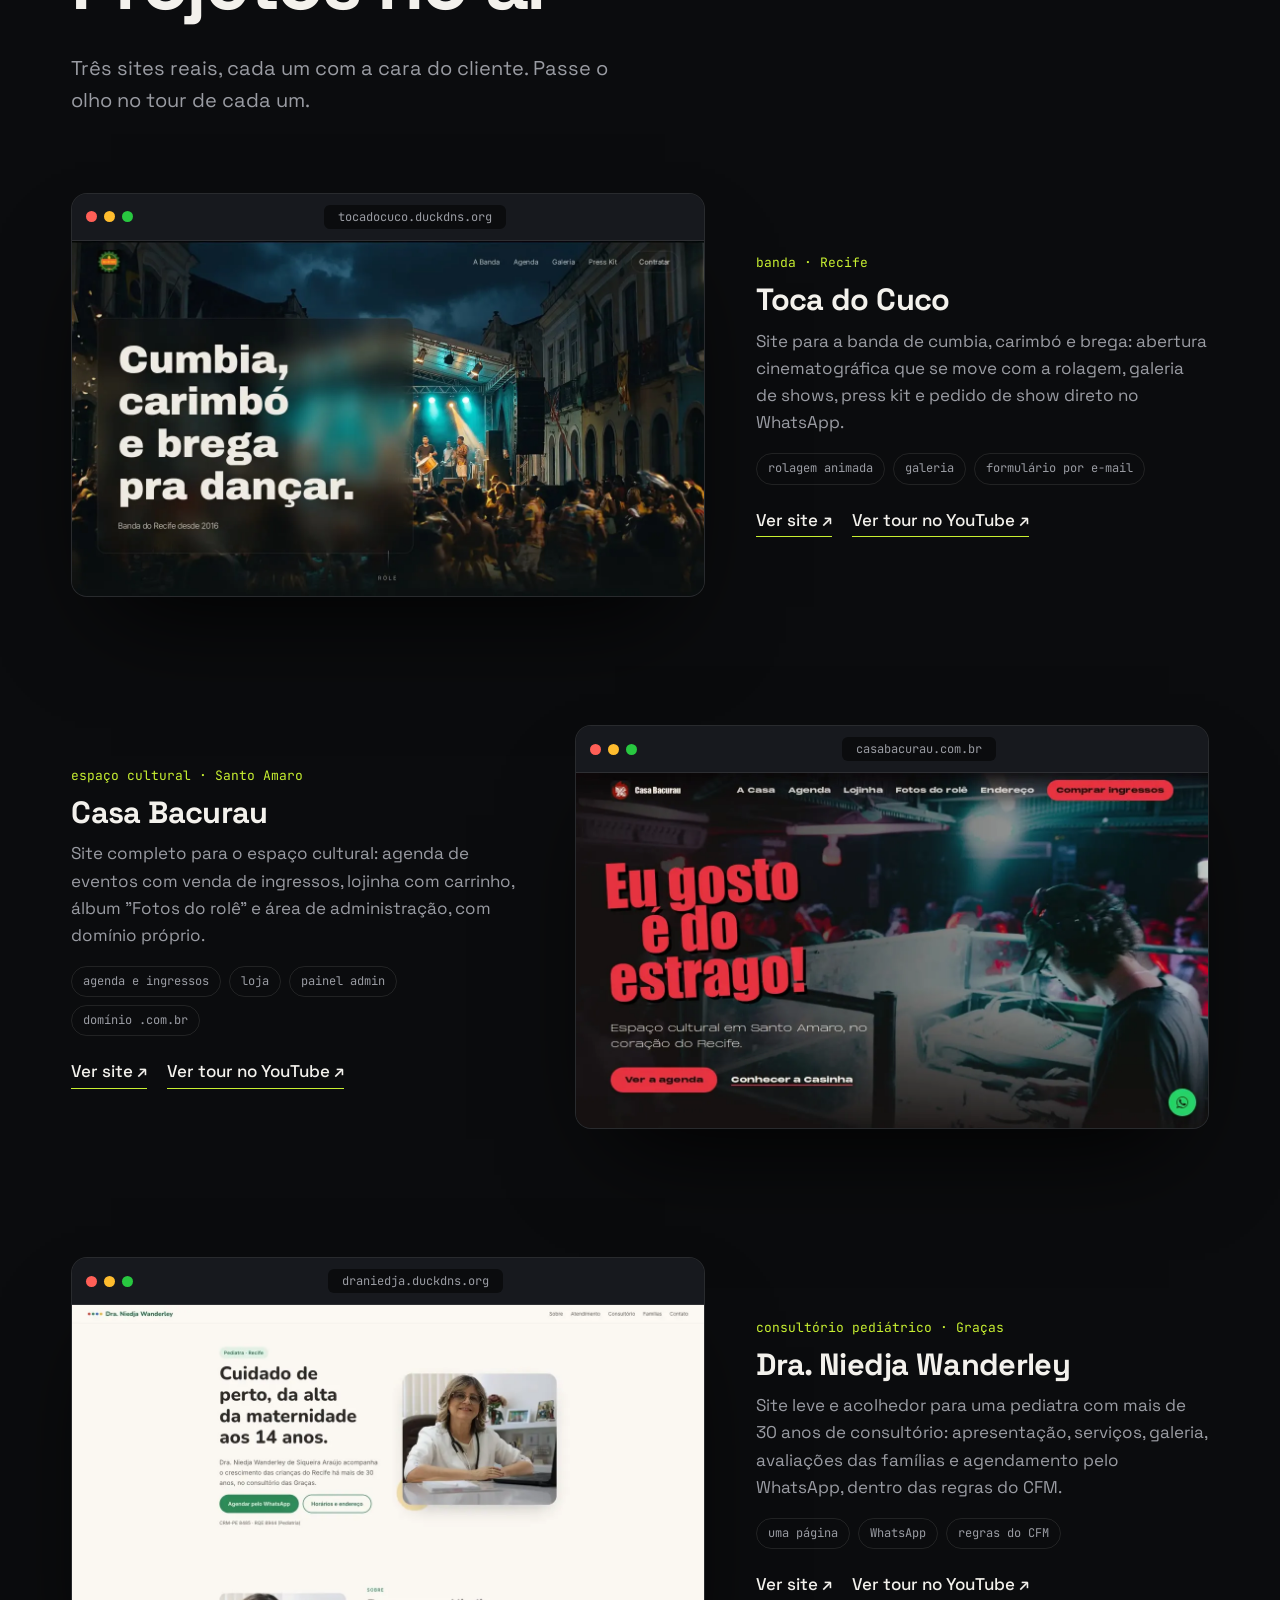
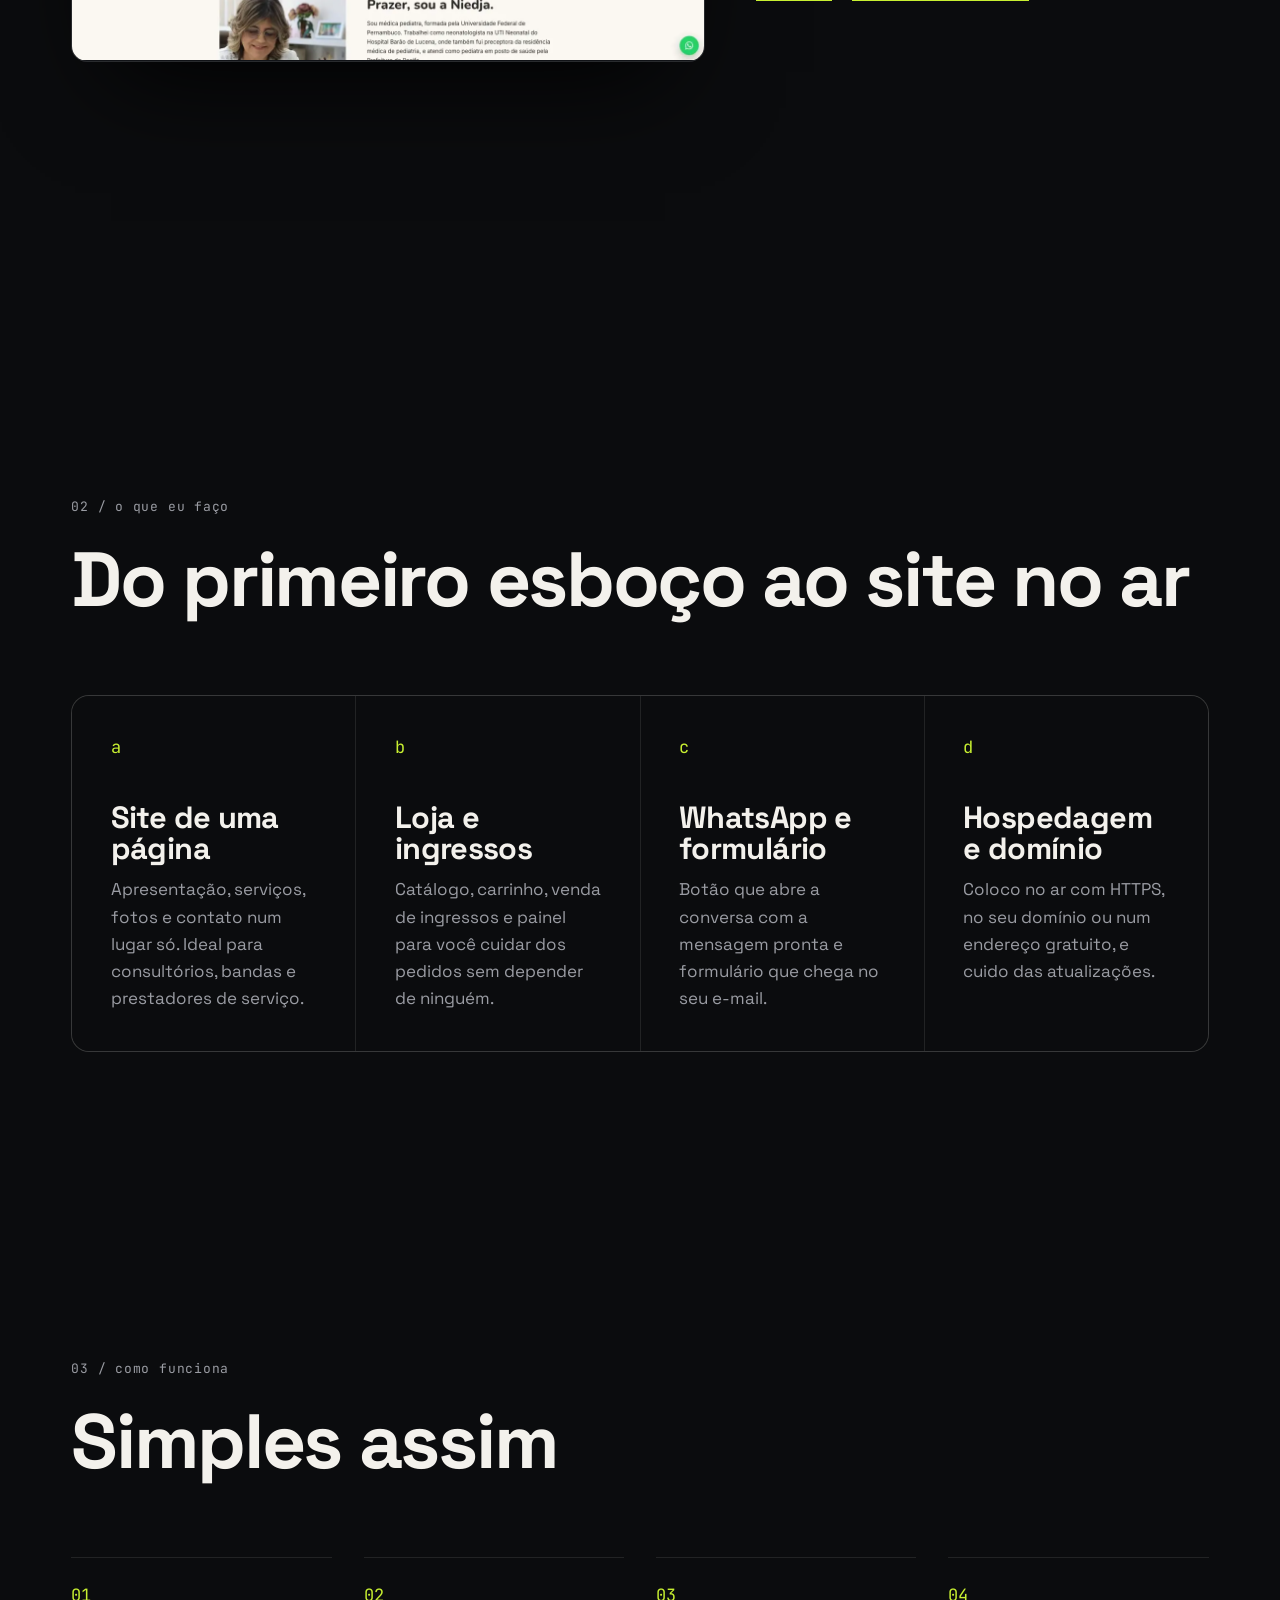
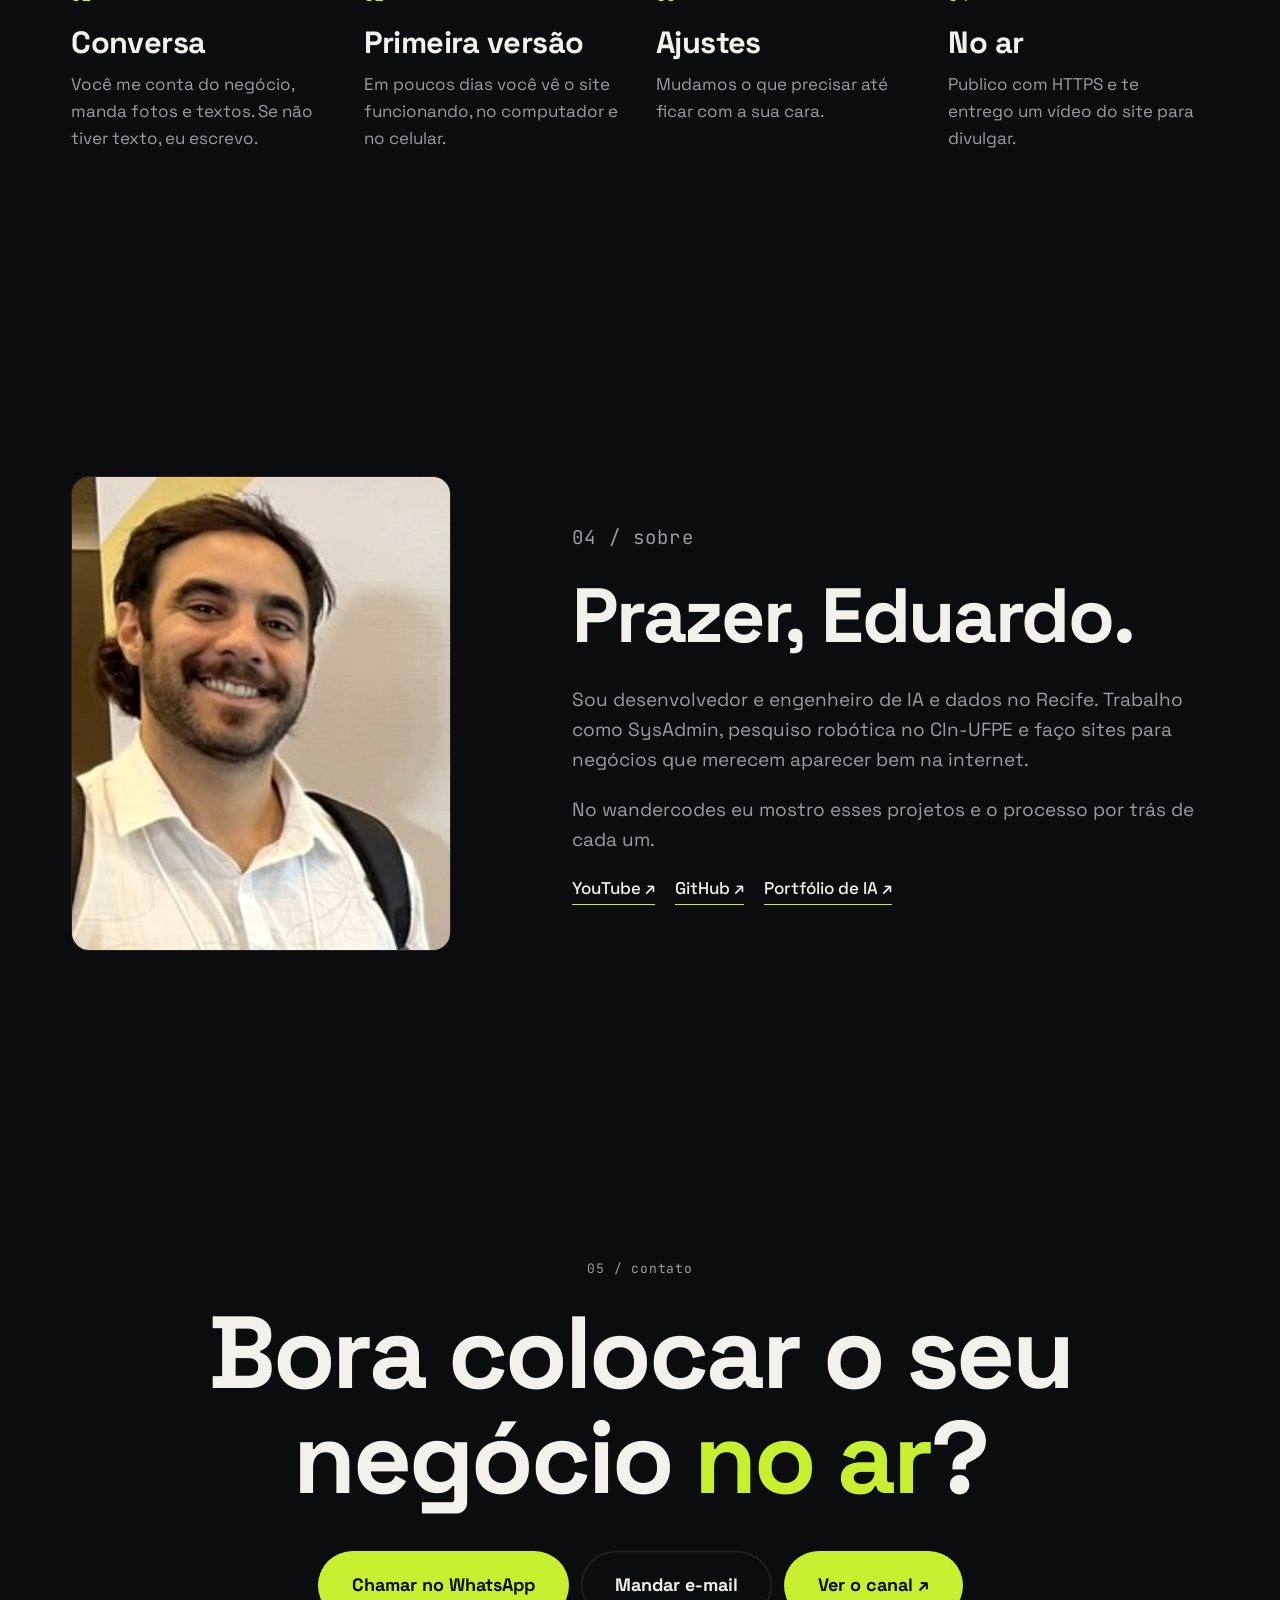
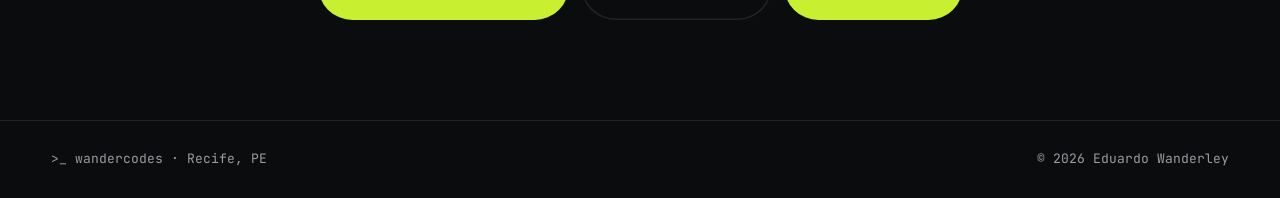
==== commit 9213144f: "Foto do perfil do LinkedIn na seção Sobre Co-Authored-By: Claude Opus 5.5 <noreply@anthropic.com>" ====
--- a/site/index.html
+++ b/site/index.html
@@ -110,7 +110,7 @@
         <ul class="feitos mono"><li>uma página</li><li>WhatsApp</li><li>regras do CFM</li></ul>
         <div class="links">
           <a href="https://draniedja.duckdns.org" target="_blank" rel="noopener">Ver site ↗</a>
-          <a href="https://www.youtube.com/@wandercodes" target="_blank" rel="noopener">Ver tour no YouTube ↗</a>
+          <a href="https://www.youtube.com/watch?v=OtBZA78j4-E" target="_blank" rel="noopener">Ver tour no YouTube ↗</a>
         </div>
       </div>
     </article>
@@ -143,7 +143,7 @@
   </section>
 
   <section id="sobre" class="secao sobre">
-    <div class="sobre-foto revelar"><img src="midia/eduardo.webp" alt="Eduardo Wanderley" width="258" height="322" loading="lazy"></div>
+    <div class="sobre-foto revelar"><img src="midia/eduardo.webp" alt="Eduardo Wanderley" width="874" height="1092" loading="lazy"></div>
     <div class="revelar">
       <p class="mono rotulo">04 / sobre</p>
       <h2>Prazer, Eduardo.</h2>
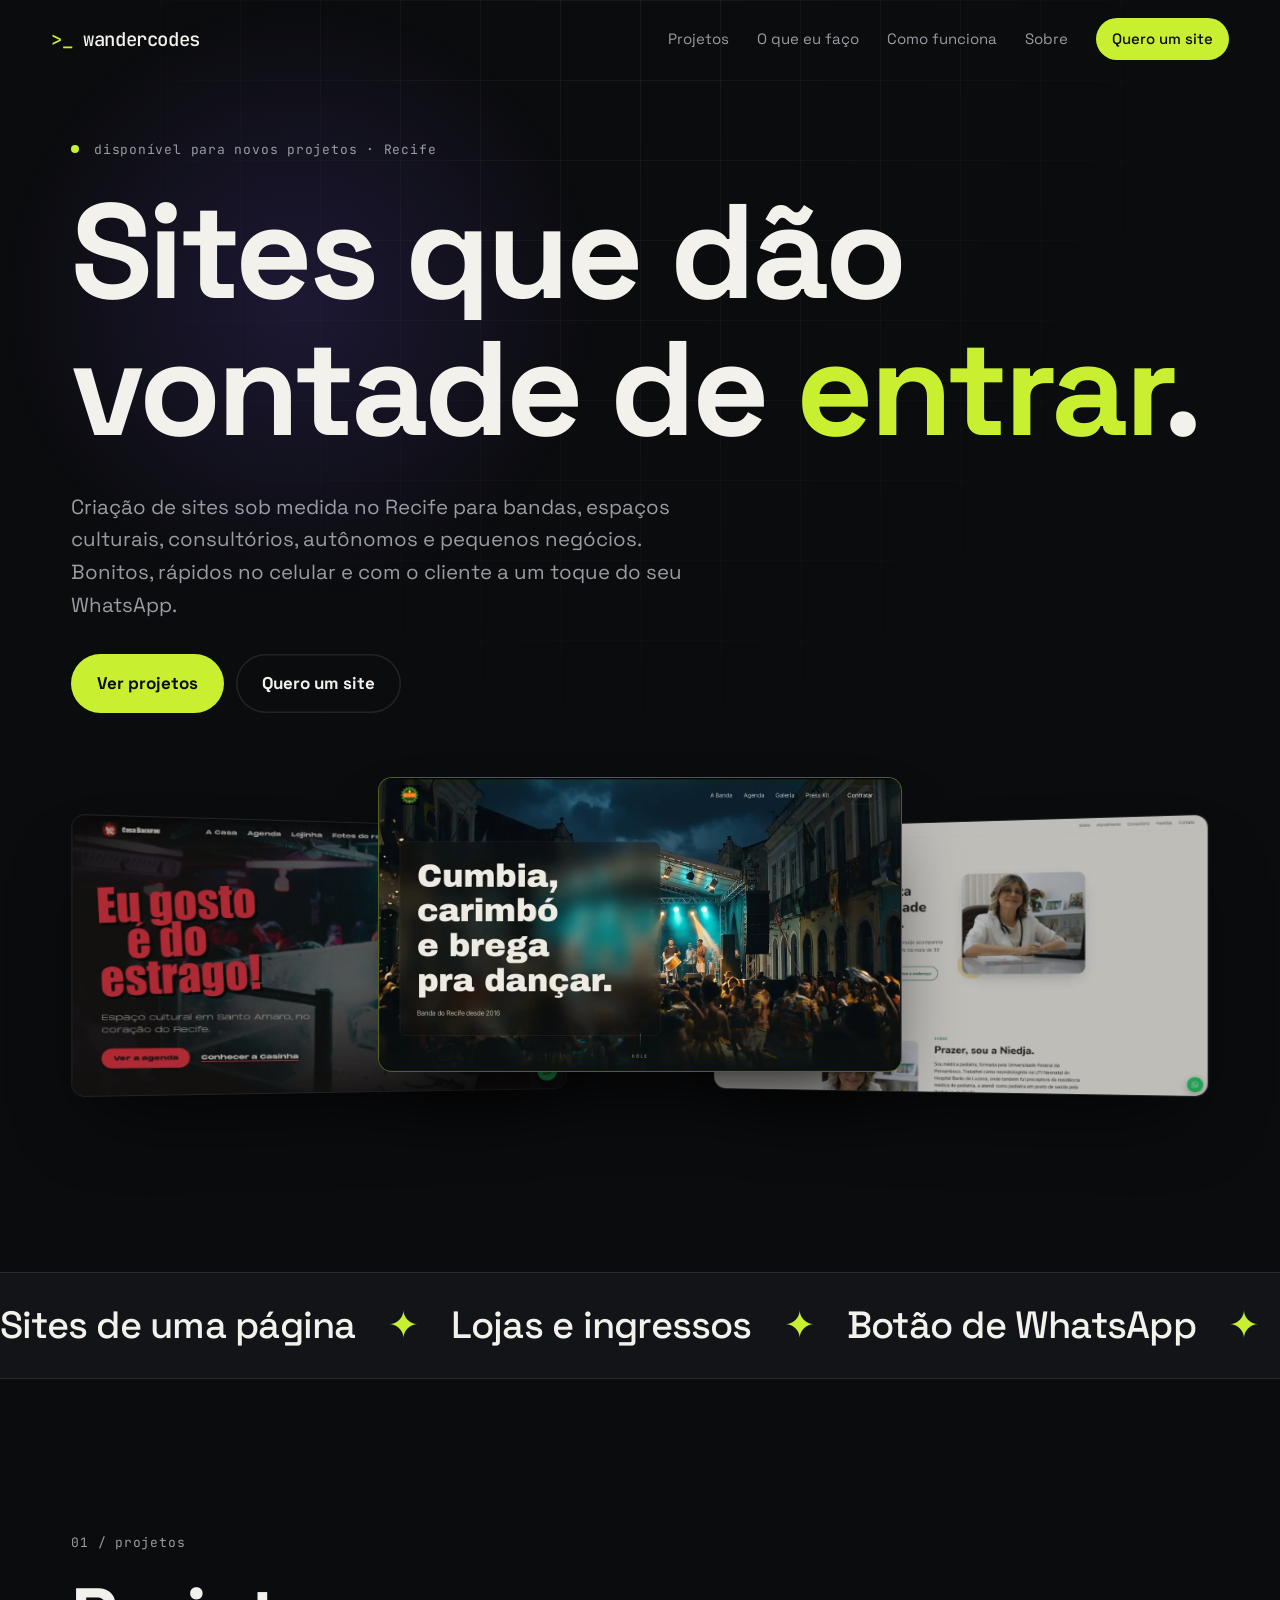
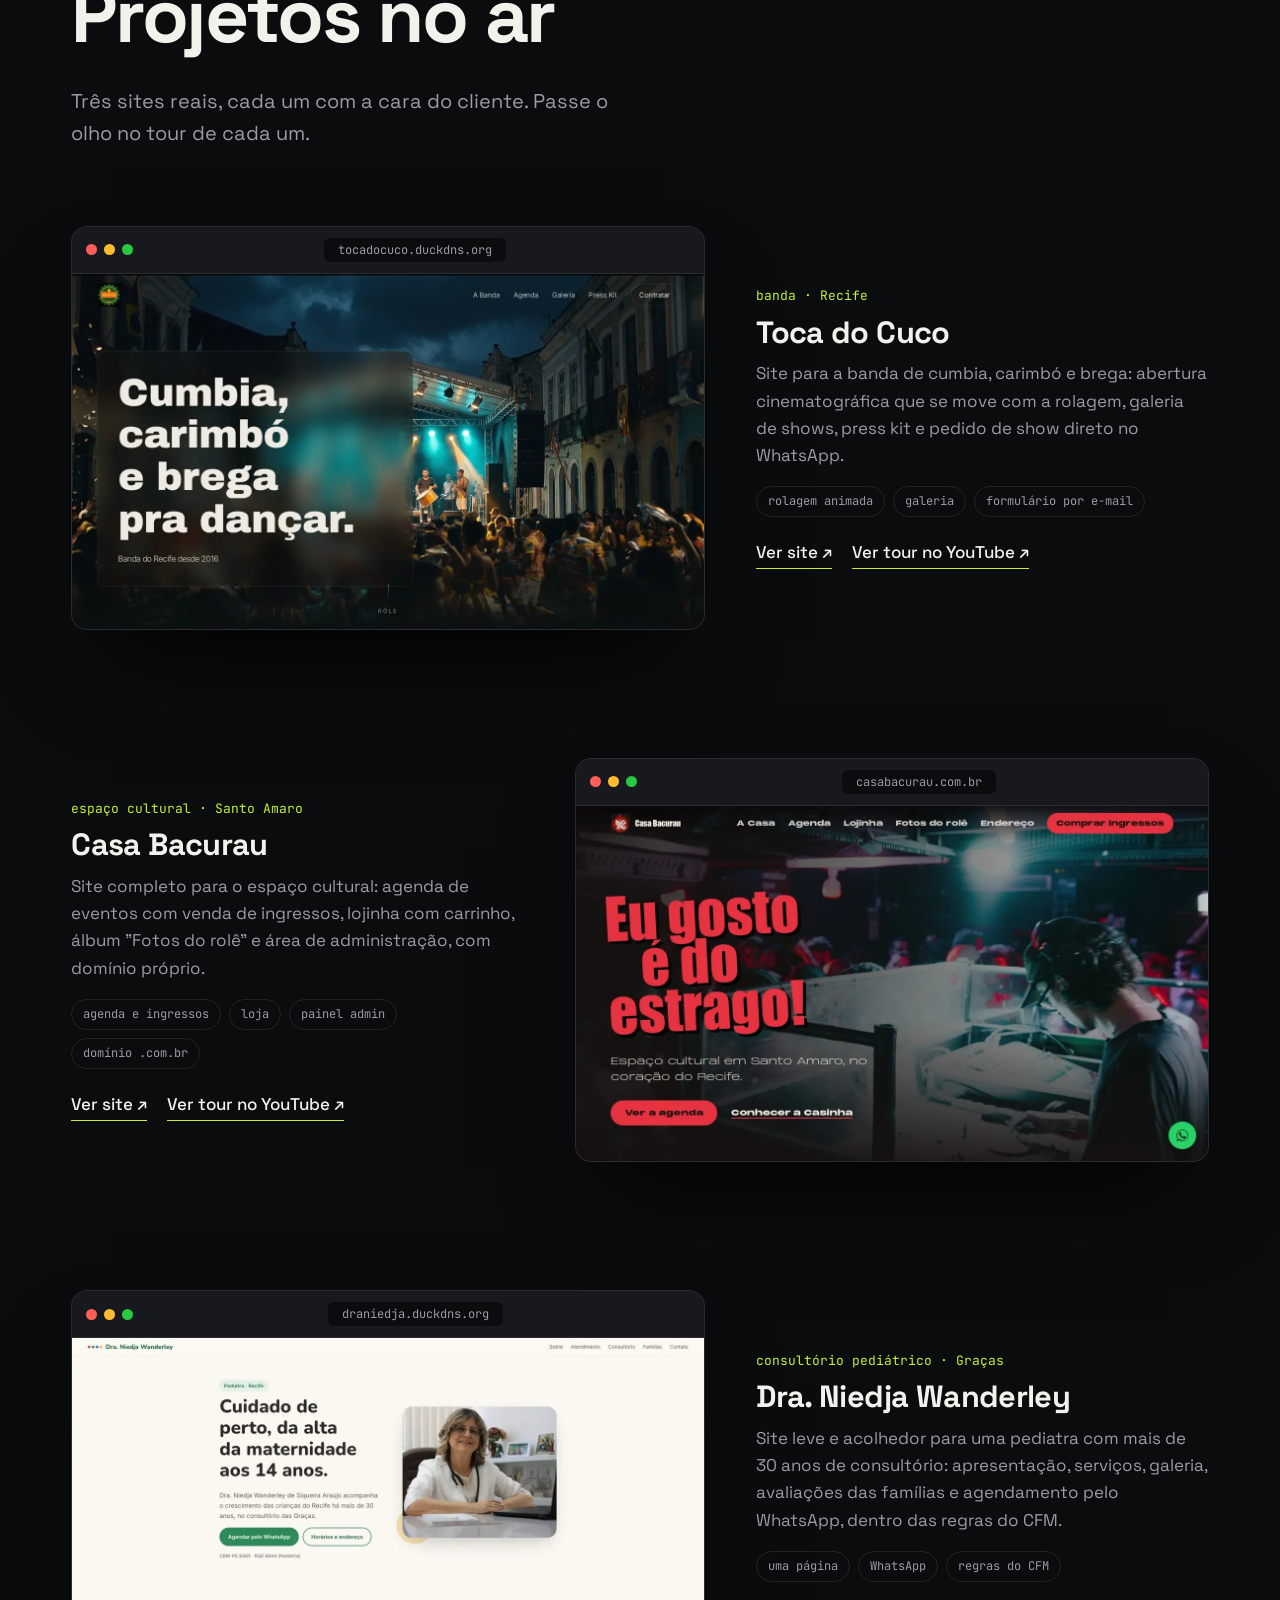
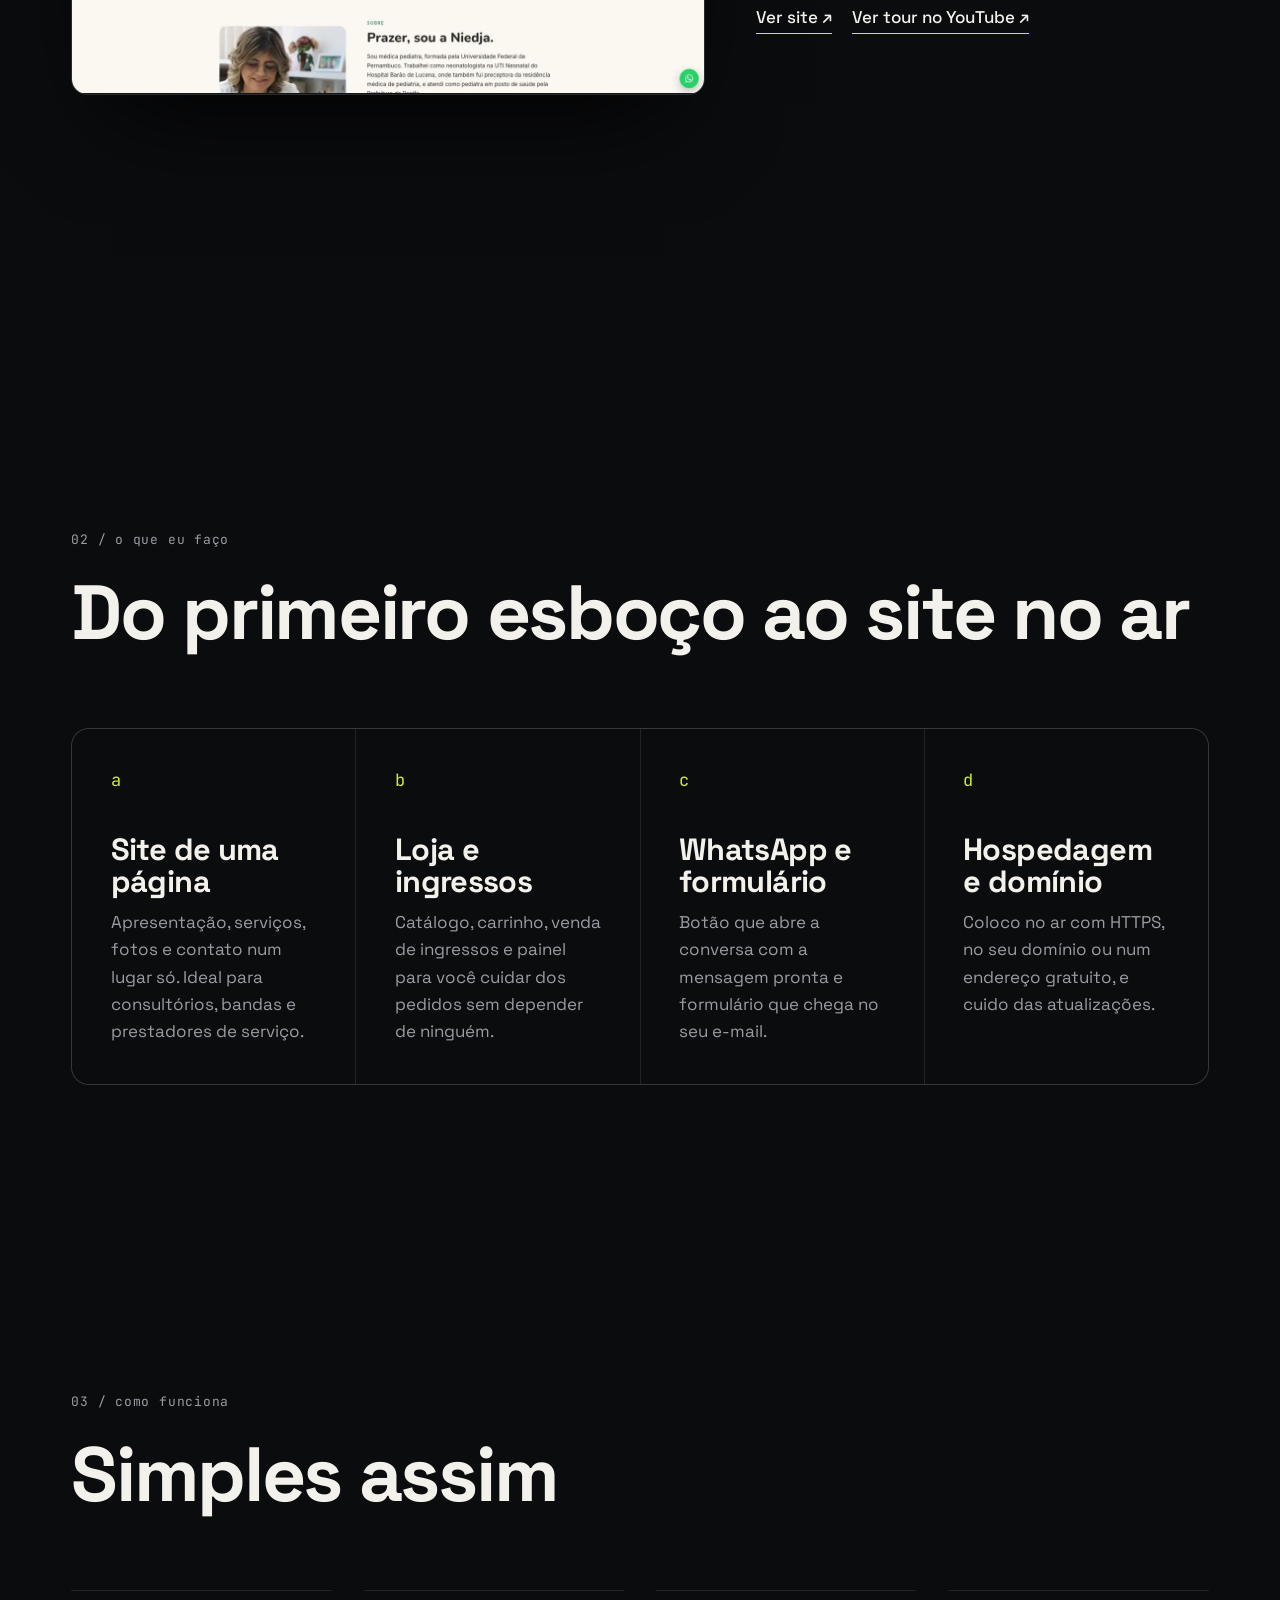
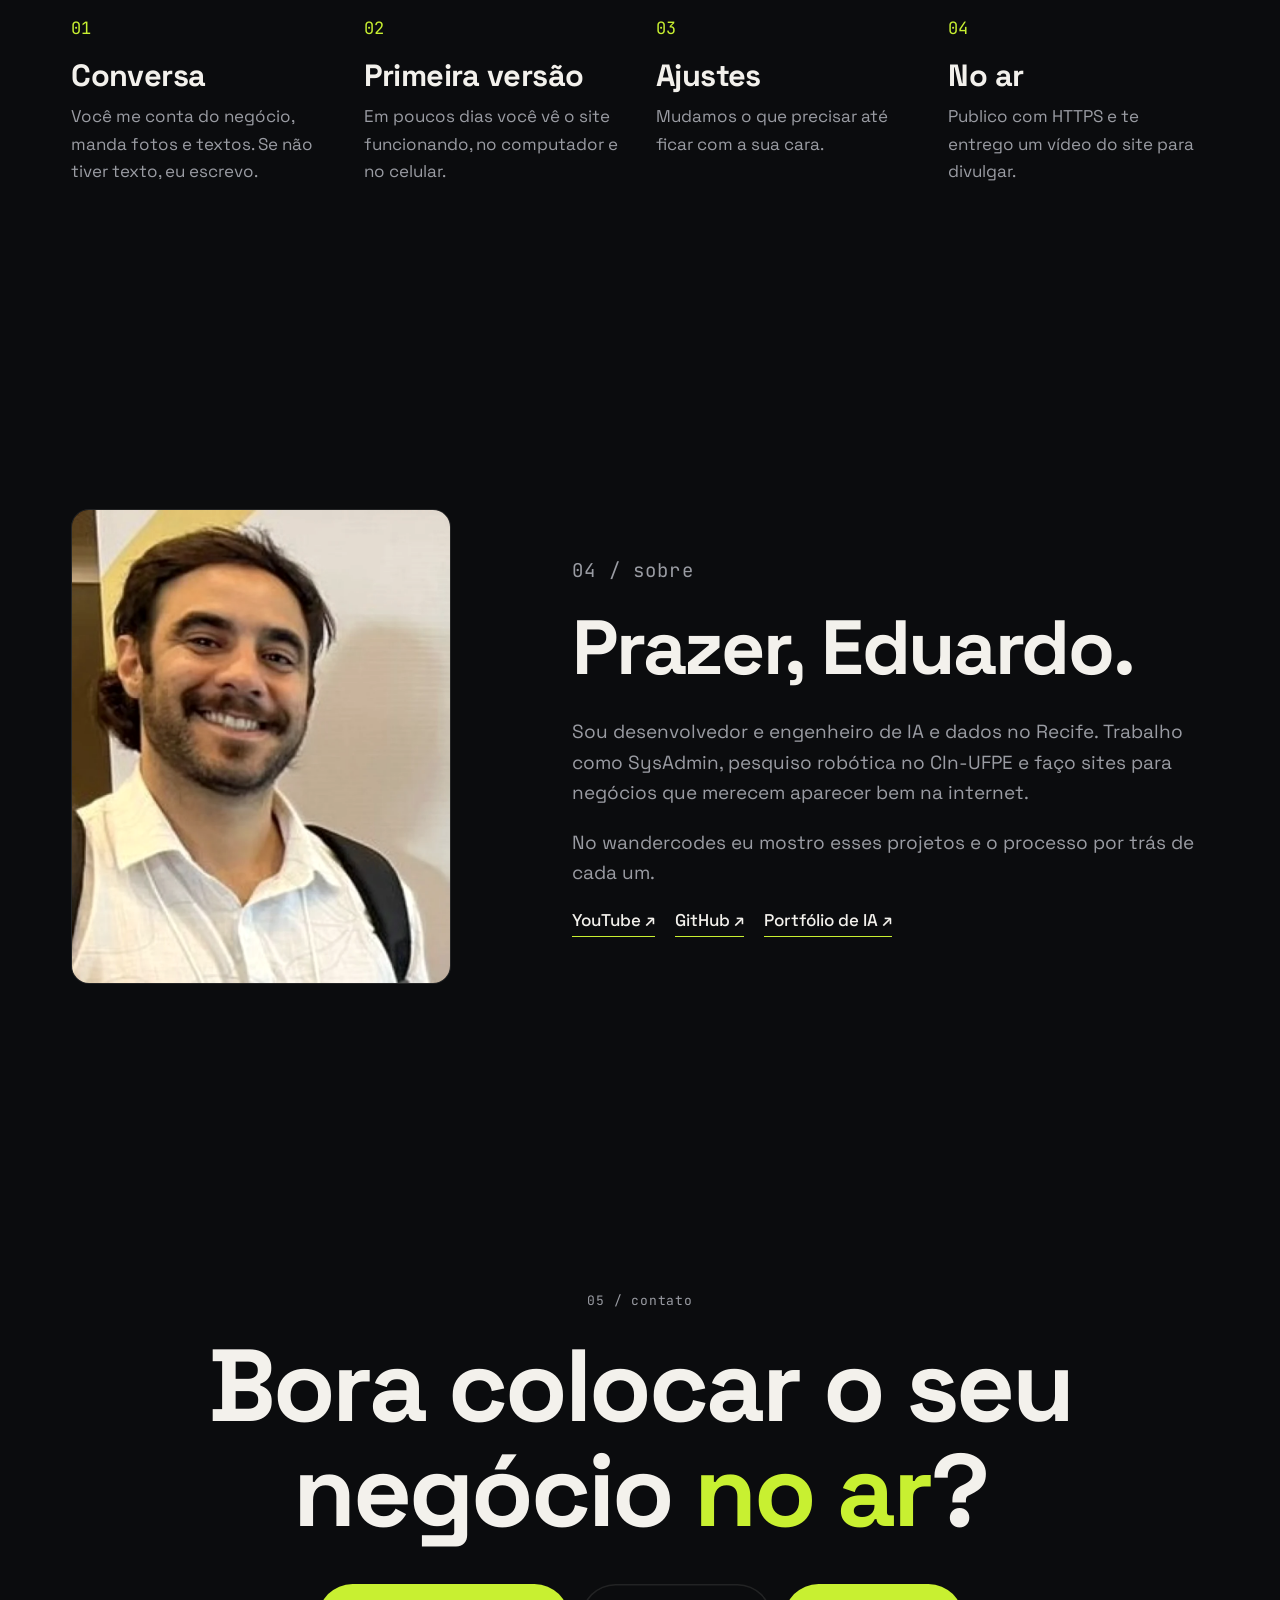
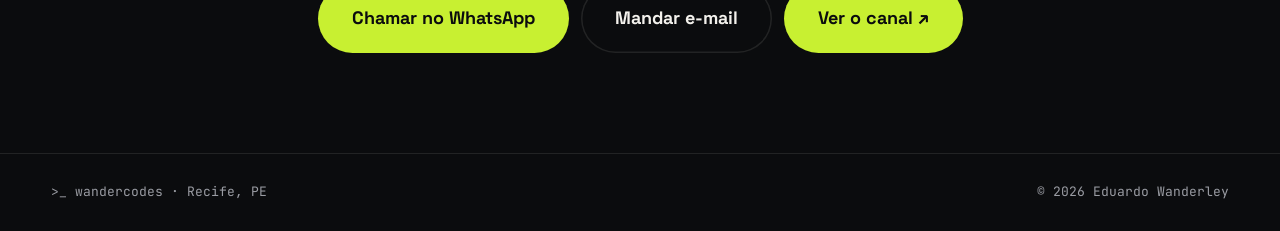
==== commit 0eafc480: "SEO: título e descrição para busca local, imagem de compartilhamento, dados estruturados, favicon, r" ====
--- a/site/index.html
+++ b/site/index.html
@@ -3,11 +3,39 @@
 <head>
   <meta charset="utf-8">
   <meta name="viewport" content="width=device-width, initial-scale=1">
-  <title>wandercodes · Sites que dão vontade de entrar</title>
-  <meta name="description" content="Sites sob medida para bandas, espaços culturais, consultórios e negócios locais. Feitos no Recife por Eduardo Wanderley.">
+  <title>Criação de sites no Recife · wandercodes</title>
+  <meta name="description" content="Criação de sites sob medida no Recife para pequenos negócios, autônomos, bandas, espaços culturais e consultórios. Rápidos no celular, com botão de WhatsApp, hospedagem e vídeo-tour. Sites que dão vontade de entrar.">
+  <link rel="canonical" href="https://wandercodes.duckdns.org/">
+  <meta name="robots" content="index, follow">
+  <meta property="og:type" content="website">
+  <meta property="og:locale" content="pt_BR">
+  <meta property="og:site_name" content="wandercodes">
+  <meta property="og:url" content="https://wandercodes.duckdns.org/">
   <meta property="og:title" content="wandercodes · Sites que dão vontade de entrar">
-  <meta property="og:description" content="Sites sob medida para negócios locais, com WhatsApp, loja e hospedagem.">
-  <meta property="og:image" content="midia/toca.webp">
+  <meta property="og:description" content="Criação de sites no Recife para pequenos negócios e autônomos, com WhatsApp, hospedagem e vídeo-tour.">
+  <meta property="og:image" content="https://wandercodes.duckdns.org/midia/compartilhar.jpg">
+  <meta property="og:image:width" content="1200">
+  <meta property="og:image:height" content="630">
+  <meta name="twitter:card" content="summary_large_image">
+  <link rel="icon" type="image/png" href="favicon.png">
+  <link rel="apple-touch-icon" href="apple-touch-icon.png">
+  <script type="application/ld+json">
+  {
+    "@context": "https://schema.org",
+    "@type": "ProfessionalService",
+    "name": "wandercodes",
+    "description": "Criação de sites sob medida para pequenos negócios, autônomos, bandas, espaços culturais e consultórios.",
+    "url": "https://wandercodes.duckdns.org/",
+    "image": "https://wandercodes.duckdns.org/midia/compartilhar.jpg",
+    "logo": "https://wandercodes.duckdns.org/apple-touch-icon.png",
+    "telephone": "+55 81 99490-8227",
+    "email": "wandercodesdev@gmail.com",
+    "founder": { "@type": "Person", "name": "Eduardo Wanderley" },
+    "address": { "@type": "PostalAddress", "addressLocality": "Recife", "addressRegion": "PE", "addressCountry": "BR" },
+    "areaServed": ["Recife", "Olinda", "Jaboatão dos Guararapes", "Paulista", "Camaragibe"],
+    "sameAs": ["https://www.youtube.com/@wandercodes", "https://github.com/eduardowanderleyde", "https://www.facebook.com/profile.php?id=61596610127181"]
+  }
+  </script>
   <meta name="theme-color" content="#0b0c0e">
   <link rel="preconnect" href="https://fonts.googleapis.com">
   <link rel="preconnect" href="https://fonts.gstatic.com" crossorigin>
@@ -37,7 +65,7 @@
       <span class="linha"><span>Sites que dão</span></span>
       <span class="linha"><span>vontade de <em>entrar</em>.</span></span>
     </h1>
-    <p class="hero-sub">Faço sites sob medida para bandas, espaços culturais, consultórios e negócios locais. Bonitos, rápidos no celular e com o cliente a um toque do seu WhatsApp.</p>
+    <p class="hero-sub">Criação de sites sob medida no Recife para bandas, espaços culturais, consultórios, autônomos e pequenos negócios. Bonitos, rápidos no celular e com o cliente a um toque do seu WhatsApp.</p>
     <div class="acoes">
       <a class="botao" href="#projetos">Ver projetos</a>
       <a class="botao botao--linha" href="#contato">Quero um site</a>
